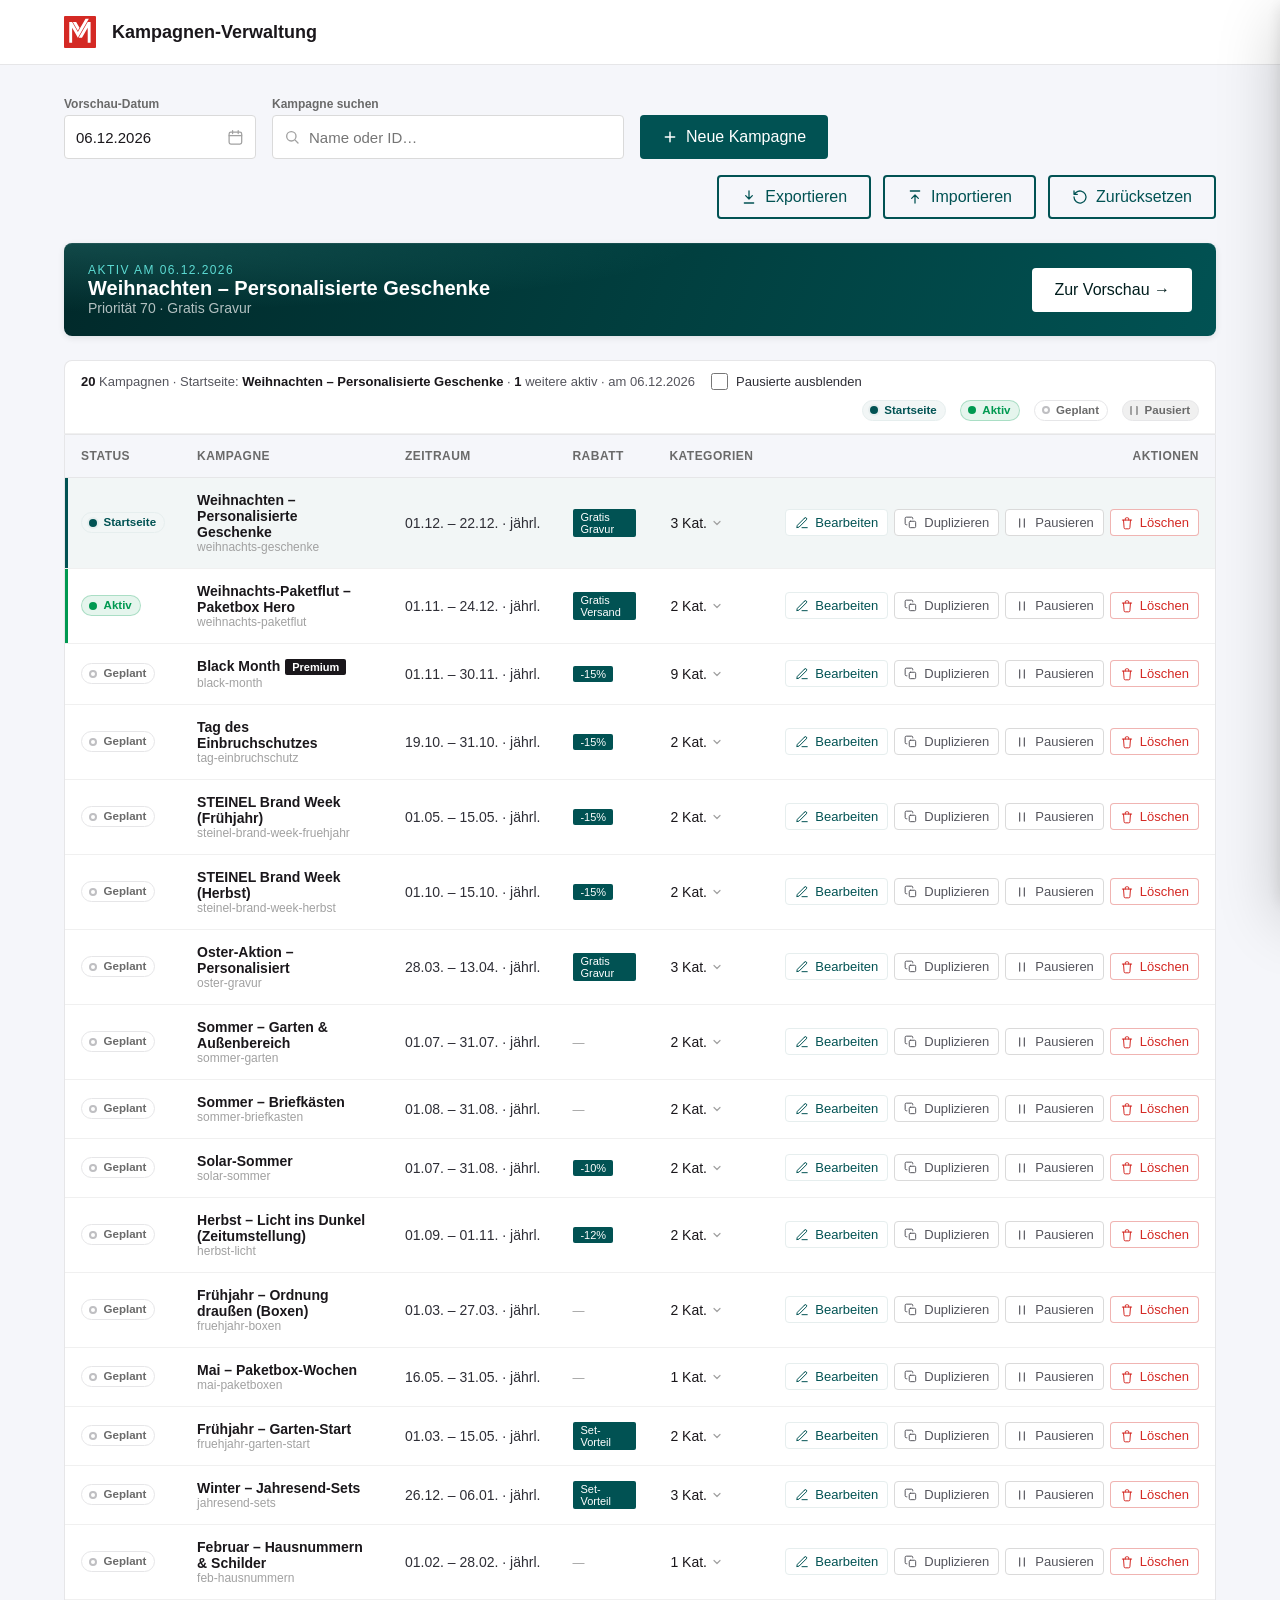
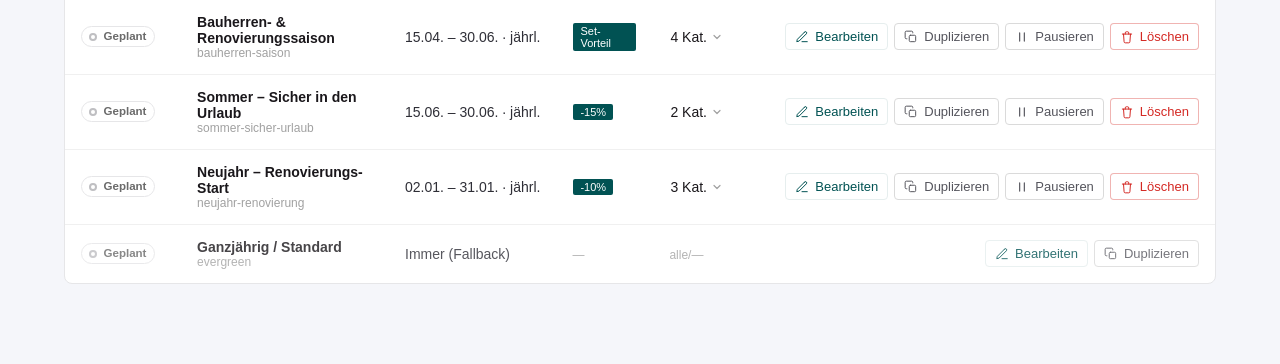
==== admin.html @ 16a31b8e "Date fields: stop iOS Safari overflow (appearance:none + showPicker) iOS Safari keeps a native date " ====
<!DOCTYPE html>
<html lang="de">
<head>
<style id="pf-ext-css">[data-pf-ext]{pointer-events:none !important;cursor:default !important;}</style>
  <meta name="robots" content="noindex, nofollow">
  <meta charset="UTF-8">
  <meta name="viewport" content="width=device-width, initial-scale=1.0">
  <title>Kampagnen-Verwaltung — Metzler</title>
  <link rel="stylesheet" href="assets/css/metzler-tokens.css">
  <link rel="stylesheet" href="assets/css/campaign.css?v=41">
  <style>
    /* ── Admin-specific back-office chrome (Metzler tokens throughout) ── */
    body { background: var(--color-paper); }
    .admin-header { background: var(--color-white); border-bottom: 0.0625rem solid var(--color-graphite-200); position: sticky; top: 0; z-index: 50; }
    .admin-header .container { display: flex; align-items: center; gap: 1rem; height: 4rem; }
    .admin-header__title { font-size: 1.125rem; font-weight: 700; color: var(--color-digital-black); }
    .admin-header__spacer { flex: 1; }
    .admin-main { padding: 2rem 0 5rem; }

    .toolbar { display: flex; flex-wrap: wrap; align-items: flex-end; gap: 1rem; margin-bottom: 1.5rem; }
    .toolbar__field { display: flex; flex-direction: column; gap: 0.25rem; }
    .toolbar__field label { font-size: 0.75rem; font-weight: 600; color: var(--color-graphite-600); }
    .toolbar__spacer { flex: 1; }
    .admin-input, .admin-select {
      height: 2.5rem; padding: 0 0.75rem; font-family: var(--font-family); font-size: 0.9375rem;
      color: var(--color-digital-black); background: var(--color-white);
      border: 0.0625rem solid var(--color-graphite-300); border-radius: var(--radius); outline: none;
    }
    .admin-input:focus, .admin-select:focus { border-color: var(--color-teal); }
    /* iOS Safari centres a date input's value by default — keep it left-aligned like every other field */
    .admin-input[type="date"] { text-align: left; }
    .admin-input[type="date"]::-webkit-date-and-time-value { text-align: left; }
    /* Design-system text field: no native search clear button */
    .admin-input[type="search"]::-webkit-search-cancel-button,
    .admin-input[type="search"]::-webkit-search-decoration { -webkit-appearance: none; appearance: none; }

    /* ── Premium custom select (msel) — replaces native <select> in the editor ── */
    .msel { position: relative; }
    .msel__trigger {
      display: flex; align-items: center; gap: 0.5rem; width: 100%;
      height: 2.5rem; padding: 0 0.625rem 0 0.75rem;
      font-family: var(--font-family); font-size: 0.9375rem; text-align: left;
      color: var(--color-digital-black); background: var(--color-white);
      border: 0.0625rem solid var(--color-graphite-300); border-radius: var(--radius);
      cursor: pointer; outline: none;
      transition: border-color 0.16s ease, box-shadow 0.16s ease, background 0.16s ease;
    }
    .msel__trigger:hover { border-color: var(--color-graphite-400); }
    .msel__trigger:focus-visible { border-color: var(--color-teal); box-shadow: 0 0 0 0.1875rem var(--color-teal-100); }
    .msel.is-open > .msel__trigger { border-color: var(--color-teal); box-shadow: 0 0 0 0.1875rem var(--color-teal-100); }
    .msel__value { flex: 1; min-width: 0; display: inline-flex; align-items: center; gap: 0.5rem; overflow: hidden; white-space: nowrap; text-overflow: ellipsis; }
    .msel__chev { flex: none; width: 1.125rem; height: 1.125rem; color: var(--color-graphite-500); fill: none; stroke: currentColor; stroke-width: 2; stroke-linecap: round; stroke-linejoin: round; transition: transform 0.22s cubic-bezier(0.16,1,0.3,1), color 0.16s ease; }
    .msel.is-open > .msel__trigger .msel__chev { transform: rotate(180deg); color: var(--color-teal); }
    .msel__trigger:hover .msel__chev { color: var(--color-teal); }

    /* Premium "Premium" pill inside trigger + options */
    .msel__premium {
      flex: none; font-size: 0.625rem; font-weight: 700; letter-spacing: 0.06em; text-transform: uppercase;
      padding: 0.0625rem 0.375rem; border-radius: var(--radius-pill); line-height: 1.5;
      color: #4A3A12; background: linear-gradient(135deg, #F4E4B0 0%, #E4CE8F 45%, #C8A24C 100%);
      box-shadow: inset 0 0 0 0.03125rem rgba(120,90,20,0.25);
    }

    /* Floating panel (positioned via JS, fixed) */
    .msel__panel {
      position: fixed; z-index: 400; min-width: 12rem;
      background: var(--color-white); border: 0.0625rem solid var(--color-graphite-200);
      border-radius: var(--radius-lg); box-shadow: var(--shadow-modal);
      padding: 0.375rem; max-height: 18rem; overflow-y: auto;
      visibility: hidden; opacity: 0; transform: translateY(-0.5rem) scale(0.97); transform-origin: top center;
      transition: opacity 0.2s cubic-bezier(0.16,1,0.3,1), transform 0.22s cubic-bezier(0.16,1,0.3,1), visibility 0s linear 0.22s;
    }
    .msel__panel.is-up { transform-origin: bottom center; transform: translateY(0.5rem) scale(0.97); }
    .msel__panel.is-open {
      visibility: visible; opacity: 1; transform: translateY(0) scale(1);
      transition: opacity 0.22s cubic-bezier(0.16,1,0.3,1), transform 0.28s cubic-bezier(0.16,1,0.3,1), visibility 0s;
    }
    .msel__opt {
      display: flex; align-items: center; gap: 0.625rem; padding: 0.5rem 0.625rem;
      border-radius: var(--radius); cursor: pointer; position: relative;
      opacity: 0; transform: translateY(0.25rem);
    }
    .msel__panel.is-open .msel__opt { opacity: 1; transform: none; transition: opacity 0.24s ease, transform 0.24s cubic-bezier(0.16,1,0.3,1); }
    /* Staggered entrance for a premium feel */
    .msel__panel.is-open .msel__opt:nth-child(1) { transition-delay: 0.02s; }
    .msel__panel.is-open .msel__opt:nth-child(2) { transition-delay: 0.06s; }
    .msel__panel.is-open .msel__opt:nth-child(3) { transition-delay: 0.10s; }
    .msel__panel.is-open .msel__opt:nth-child(4) { transition-delay: 0.14s; }
    .msel__panel.is-open .msel__opt:nth-child(5) { transition-delay: 0.18s; }
    .msel__panel.is-open .msel__opt:nth-child(6) { transition-delay: 0.22s; }
    .msel__opt:hover, .msel__opt.is-active { background: var(--color-teal-75); }
    .msel__opt.is-selected { background: var(--color-teal-50); }
    .msel__opt.is-selected.is-active, .msel__opt.is-selected:hover { background: var(--color-teal-75); }
    .msel__opt-body { flex: 1; min-width: 0; display: flex; flex-direction: column; gap: 0.125rem; }
    .msel__opt-label { display: inline-flex; align-items: center; gap: 0.5rem; font-size: 0.9375rem; color: var(--color-digital-black); }
    .msel__opt.is-selected .msel__opt-label { font-weight: 600; }
    .msel__opt-desc { font-size: 0.75rem; color: var(--color-graphite-600); line-height: 1.35; white-space: normal; }
    .msel__check { flex: none; width: 1.125rem; height: 1.125rem; color: var(--color-teal); fill: none; stroke: currentColor; stroke-width: 2.25; stroke-linecap: round; stroke-linejoin: round; opacity: 0; transform: scale(0.6); transition: opacity 0.16s ease, transform 0.22s cubic-bezier(0.16,1,0.3,1); }
    .msel__opt.is-selected .msel__check { opacity: 1; transform: scale(1); }
    /* Hairline divider between rows */
    .msel__opt:not(:last-child) { border-bottom: 0.0625rem solid var(--color-graphite-100); }
    .msel--rich .msel__opt { align-items: flex-start; }

    @media (prefers-reduced-motion: reduce) {
      .msel__panel, .msel__opt, .msel__chev, .msel__check { transition-duration: 0.01ms !important; transition-delay: 0s !important; }
    }

    /* Buttons — design-system secondary (teal outline); .btn base lives in campaign.css.
       Fixes the undefined .btn--ghost so <a> links and <button>s render identically. */
    .btn--ghost { box-sizing: border-box; background: transparent; color: var(--color-teal); border: 0.125rem solid var(--color-teal); }
    .btn--ghost:hover { background: var(--color-teal-100); }
    .btn--ghost:active { background: var(--color-teal); color: var(--color-white); }
    .btn--danger-outline { box-sizing: border-box; background: transparent; color: var(--color-red); border: 0.125rem solid var(--color-red); }
    .btn--danger-outline:hover { background: var(--color-red-50); }


    .winner {
      background:
        radial-gradient(120% 160% at 0% 0%, rgba(92,219,211,0.18) 0%, rgba(92,219,211,0) 46%),
        linear-gradient(112deg, #01292A 0%, #013F3F 52%, #015253 100%);
      color: var(--color-white);
      border-radius: var(--radius-lg); padding: 1.25rem 1.5rem; margin-bottom: 1.5rem;
      display: flex; align-items: center; gap: 1rem; flex-wrap: wrap;
      box-shadow: inset 0 0.0625rem 0 rgba(255,255,255,0.07), 0 0.125rem 0.375rem rgba(1,41,42,0.10);
    }
    .winner__label { font-size: 0.75rem; letter-spacing: 0.12em; text-transform: uppercase; color: var(--color-mint); }
    .winner__name { font-size: 1.25rem; font-weight: 700; }
    .winner__meta { font-size: 0.875rem; color: rgba(255,255,255,0.7); }
    .winner__spacer { flex: 1; }

    .tbl-wrap { background: var(--color-white); border: 0.0625rem solid var(--color-graphite-200); border-radius: 0 0 var(--radius-lg) var(--radius-lg); overflow-x: auto; overflow-y: visible; -webkit-overflow-scrolling: touch; }
    table.tbl { width: 100%; min-width: 46rem; border-collapse: collapse; font-size: 0.875rem; }
    .tbl thead th { text-align: left; font-size: 0.75rem; letter-spacing: 0.04em; text-transform: uppercase; color: var(--color-graphite-600); font-weight: 700; padding: 0.875rem 1rem; border-bottom: 0.0625rem solid var(--color-graphite-200); background: var(--color-paper); }
    .tbl tbody td { padding: 0.875rem 1rem; border-bottom: 0.0625rem solid var(--color-graphite-100); vertical-align: middle; }
    .tbl .col-when { white-space: nowrap; }
    .tbl tbody tr:last-child td { border-bottom: none; }
    .tbl tbody tr:hover { background: var(--color-paper); }
    .tbl tbody tr.is-fallback { opacity: 0.8; }
    .tbl tbody tr.is-paused .row-name { color: var(--color-graphite-500); }
    .tbl tbody tr.is-paused td:not(:last-child) { opacity: 0.65; }
    .chip--paused { background: var(--color-graphite-200); color: var(--color-graphite-700); }
    .status-dot.is-paused { background: transparent; border: 0.125rem solid var(--color-graphite-400); box-shadow: none; box-sizing: border-box; }
    .row-name { font-weight: 700; color: var(--color-digital-black); }
    .row-id { font-size: 0.75rem; color: var(--color-graphite-500); }
    /* ── Status badge (STATUS column + legend): colour + shape + word, never colour alone ── */
    .status-badge { display: inline-flex; align-items: center; gap: 0.4rem; padding: 0.22rem 0.5rem 0.22rem 0.45rem; border-radius: var(--radius-pill); font-size: 0.72rem; font-weight: 600; line-height: 1; border: 0.0625rem solid transparent; white-space: nowrap; }
    .status-badge .sd { width: 0.5rem; height: 0.5rem; border-radius: 50%; flex: none; box-sizing: border-box; }
    /* Führt die Startseite — brand teal, filled dot + pulsing halo (the one on air) */
    .status-badge.is-winner { background: var(--color-teal-50); border-color: var(--color-teal-100); color: var(--color-teal); }
    .status-badge.is-winner .sd { background: var(--color-teal); box-shadow: 0 0 0 0.125rem var(--color-teal-100); animation: mz-pulse 2.4s ease-in-out infinite; }
    /* Aktiv — green, plain filled dot (running, not leading) */
    .status-badge.is-active { background: rgba(0,153,81,0.10); border-color: rgba(0,153,81,0.26); color: var(--color-green); }
    .status-badge.is-active .sd { background: var(--color-green); }
    /* Geplant — neutral, hollow ring (not started yet) */
    .status-badge.is-planned { background: var(--color-white); border-color: var(--color-graphite-200); color: var(--color-graphite-600); }
    .status-badge.is-planned .sd { background: transparent; border: 0.125rem solid var(--color-graphite-400); }
    /* Pausiert — muted, pause-bars glyph (switched off) */
    .status-badge.is-paused { background: var(--color-graphite-100); border-color: var(--color-graphite-200); color: var(--color-graphite-600); }
    .status-badge.is-paused .sd { width: 0.5rem; height: 0.5625rem; border-radius: 0.0625rem; background: transparent; border-left: 0.15625rem solid var(--color-graphite-500); border-right: 0.15625rem solid var(--color-graphite-500); }
    @keyframes mz-pulse { 0%, 100% { box-shadow: 0 0 0 0.125rem var(--color-teal-100); } 50% { box-shadow: 0 0 0 0.3125rem rgba(1,82,83,0.05); } }
    @media (prefers-reduced-motion: reduce) { .status-badge.is-winner .sd { animation: none; } }
    .chip { display: inline-block; font-size: 0.6875rem; padding: 0.125rem 0.4375rem; border-radius: var(--radius-sm); background: var(--color-graphite-100); color: var(--color-graphite-700); margin: 0.0625rem; }
    .chip--tmpl { background: var(--color-digital-black); color: #fff; }
    .chip--disc { background: var(--color-teal); color: #fff; }
    .row-actions { display: flex; gap: 0.375rem; justify-content: flex-end; }
    .icon-action { display: inline-flex; align-items: center; gap: 0.375rem; border: 0.0625rem solid var(--color-graphite-300); background: var(--color-white); border-radius: var(--radius); padding: 0.3125rem 0.5625rem; font-size: 0.8125rem; cursor: pointer; color: var(--color-graphite-700); font-family: var(--font-family); white-space: nowrap; }
    .icon-action svg { width: 0.875rem; height: 0.875rem; flex: none; }
    .icon-action:hover { border-color: var(--color-teal); color: var(--color-teal); }
    /* Semantic colour coding — recognise the action by hue, not just by reading */
    .icon-action--edit { color: var(--color-teal); border-color: var(--color-teal-100); }
    .icon-action--edit:hover { background: var(--color-teal-50); border-color: var(--color-teal); color: var(--color-teal); }
    .icon-action--resume { color: var(--color-green); border-color: rgba(0,153,81,0.4); }
    .icon-action--resume:hover { background: rgba(0,153,81,0.08); border-color: var(--color-green); color: var(--color-green); }
    .icon-action--danger { color: var(--color-red); border-color: rgba(212,41,36,0.35); }
    .icon-action--danger:hover { background: var(--color-red-50); border-color: var(--color-red); color: var(--color-red); }

    /* Categories: count opens a dropdown naming the target categories */
    .cat-trigger { display: inline-flex; align-items: center; gap: 0.25rem; border: 0.0625rem solid transparent; background: none; padding: 0.1875rem 0.375rem; margin: -0.1875rem -0.375rem; border-radius: var(--radius); font-family: var(--font-family); font-size: 0.875rem; color: var(--color-digital-black); cursor: pointer; }
    .cat-trigger:hover { color: var(--color-teal); border-color: var(--color-graphite-200); background: var(--color-white); }
    .cat-trigger svg { width: 0.75rem; height: 0.75rem; color: var(--color-graphite-500); transition: transform 0.15s ease; }
    .cat-trigger:hover svg { color: var(--color-teal); }
    .cat-trigger[aria-expanded="true"] { color: var(--color-teal); border-color: var(--color-graphite-200); background: var(--color-white); }
    .cat-trigger[aria-expanded="true"] svg { transform: rotate(180deg); color: var(--color-teal); }
    .cat-pop { position: fixed; z-index: 400; min-width: 12rem; max-width: 20rem; max-height: 16rem; overflow-y: auto; background: var(--color-white); border: 0.0625rem solid var(--color-graphite-200); border-radius: var(--radius-lg); box-shadow: var(--shadow-modal); padding: 0.375rem; }
    .cat-pop__title { font-size: 0.625rem; font-weight: 700; letter-spacing: 0.12em; text-transform: uppercase; color: var(--color-graphite-500); padding: 0.25rem 0.625rem 0.5rem; }
    .cat-pop__item { display: flex; align-items: center; gap: 0.5rem; padding: 0.5rem 0.625rem; font-size: 0.8125rem; color: var(--color-graphite-800); border-radius: var(--radius); }
    .cat-pop__item:not(:last-child) { border-bottom: 0.0625rem solid var(--color-graphite-100); }
    .cat-pop__item::before { content: ''; width: 0.375rem; height: 0.375rem; border-radius: 50%; background: var(--color-teal); flex: none; }

    /* ── Editor drawer ── */
    .drawer-backdrop { position: fixed; inset: 0; background: rgba(0,0,0,0.4); z-index: 200; display: none; }
    /* Lock the page behind the drawer so only the drawer scrolls. */
    body.is-drawer-open { overflow: hidden; }
    .drawer-backdrop.is-open { display: block; }
    .drawer { position: fixed; top: 0; right: 0; bottom: 0; width: min(40rem, 100%); background: var(--color-white); box-shadow: var(--shadow-modal); z-index: 210; transform: translateX(100%); transition: transform 0.25s ease; display: flex; flex-direction: column; }
    .drawer.is-open { transform: translateX(0); }
    .drawer__head { display: flex; align-items: center; gap: 1rem; padding: 1.25rem 1.5rem; border-bottom: 0.0625rem solid var(--color-graphite-200); }
    .drawer__head h2 { font-size: 1.125rem; margin: 0; }
    .drawer__close { margin-left: auto; background: none; border: none; font-size: 1.5rem; line-height: 1; cursor: pointer; color: var(--color-graphite-500); }
    .drawer__body { overflow-y: auto; padding: 1.5rem; flex: 1; }
    .drawer__foot { display: flex; gap: 0.75rem; padding: 1rem 1.5rem; border-top: 0.0625rem solid var(--color-graphite-200); }
    .drawer__foot .btn { flex: 0 0 auto; }
    .drawer__foot .spacer { flex: 1; }

    /* ── WCAG contrast gate panel ── */
    .contrast-report { margin-top: 0.5rem; display: flex; flex-direction: column; gap: 0.25rem; }
    .cr-row { display: flex; align-items: center; gap: 0.5rem; font-size: 0.8125rem; padding: 0.3rem 0.5rem; background: var(--color-paper); border-radius: var(--radius-sm); }
    .cr-label { flex: 1; color: var(--color-graphite-700); }
    .cr-ratio { font-variant-numeric: tabular-nums; color: var(--color-graphite-600); }
    .cr-badge { flex: none; font-size: 0.6875rem; font-weight: 700; padding: 0.1rem 0.4rem; border-radius: var(--radius-sm); letter-spacing: 0.02em; }
    .cr-badge--pass { background: rgba(0,153,81,0.14); color: var(--color-green); }
    .cr-badge--warn { background: rgba(180,130,20,0.16); color: #8A5A00; }
    .cr-badge--fail { background: var(--color-red-50); color: var(--color-red); }
    .cr-warn { margin-top: 0.25rem; font-size: 0.8125rem; font-weight: 600; color: var(--color-red); background: var(--color-red-50); border-radius: var(--radius-sm); padding: 0.4rem 0.5rem; }

    .form-row { margin-bottom: 1.125rem; }
    .form-row > label { display: block; font-size: 0.8125rem; font-weight: 600; color: var(--color-graphite-800); margin-bottom: 0.375rem; }
    .form-row .hint { font-size: 0.75rem; color: var(--color-graphite-600); margin-top: 0.25rem; }
    .form-grid-2 { display: grid; grid-template-columns: 1fr 1fr; gap: 1rem; }
    .form-control-full { width: 100%; }
    textarea.admin-input { height: auto; padding: 0.5rem 0.75rem; line-height: 1.5; resize: vertical; }
    .cats-grid { display: grid; grid-template-columns: 1fr 1fr; gap: 0.375rem 1rem; }
    .cat-check { display: flex; align-items: center; gap: 0.5rem; font-size: 0.875rem; color: var(--color-graphite-800); }
    .check-inline { display: flex; align-items: center; gap: 0.5rem; font-size: 0.875rem; }
    /* Checkboxes in the primary color, consistent with the toolbar filter */
    .cat-check input[type="checkbox"], .check-inline input[type="checkbox"] { width: 1.0625rem; height: 1.0625rem; accent-color: var(--color-teal); cursor: pointer; }
    /* Conditional fields: faded + non-interactive when not applicable */
    .check-inline.is-suspended { opacity: 0.4; transition: opacity 0.2s ease; }
    .form-row.is-na { opacity: 0.5; transition: opacity 0.2s ease; }
    .admin-input:disabled { cursor: not-allowed; background: var(--color-graphite-100); }
    .msel__trigger:disabled { cursor: not-allowed; pointer-events: none; background: var(--color-graphite-100); }
    /* Field-level validation error */
    .admin-input.is-invalid { border-color: var(--color-red); }
    .admin-input.is-invalid:focus { border-color: var(--color-red); box-shadow: 0 0 0 0.1875rem rgba(212,41,36,0.15); }
    .field-error { color: var(--color-red); font-size: 0.75rem; margin-top: 0.25rem; }
    .switch-row { display: flex; align-items: center; justify-content: space-between; gap: 1rem; margin-top: 0.75rem; padding-top: 0.75rem; border-top: 0.0625rem solid var(--color-graphite-100); }
    .switch-row__text { display: flex; flex-direction: column; gap: 0.125rem; min-width: 0; }
    .switch-row__label { font-size: 0.875rem; font-weight: 500; color: var(--color-digital-black); }
    .switch-row__hint { font-size: 0.75rem; color: var(--color-graphite-600); line-height: 1.35; }
    .switch { position: relative; display: inline-flex; flex: none; width: 2.5rem; height: 1.375rem; cursor: pointer; }
    .switch input { position: absolute; inset: 0; width: 100%; height: 100%; margin: 0; opacity: 0; cursor: pointer; }
    .switch__track { position: absolute; inset: 0; background: var(--color-graphite-300); border-radius: var(--radius-pill); transition: background 0.18s ease; }
    .switch__thumb { position: absolute; top: 0.1875rem; left: 0.1875rem; width: 1rem; height: 1rem; background: #fff; border-radius: 50%; box-shadow: 0 0.0625rem 0.125rem rgba(0,0,0,0.25); transition: transform 0.2s cubic-bezier(0.16,1,0.3,1); }
    .switch input:checked ~ .switch__track { background: var(--color-teal); }
    .switch input:checked ~ .switch__thumb { transform: translateX(1.125rem); }
    .switch input:focus-visible ~ .switch__track { box-shadow: 0 0 0 0.1875rem var(--color-teal-100); }
    @media (prefers-reduced-motion: reduce) { .switch__thumb, .switch__track, .check-inline.is-suspended { transition: none; } }
    .form-error { color: var(--color-red); font-size: 0.8125rem; margin-top: 0.75rem; }
    .overlap-note { background: var(--color-teal-50); border-radius: var(--radius); padding: 0.625rem 0.75rem; font-size: 0.8125rem; color: var(--color-teal-700); margin-top: 0.5rem; }
    .field-group { border: 0.0625rem solid var(--color-graphite-200); border-radius: var(--radius-lg); padding: 1rem 1.125rem; margin-bottom: 1.125rem; }
    .field-group__title { font-size: 0.75rem; font-weight: 700; letter-spacing: 0.08em; text-transform: uppercase; color: var(--color-graphite-600); margin-bottom: 0.875rem; }
    .field-group__title.cats-head { display: flex; align-items: center; justify-content: space-between; gap: 0.5rem; }
    .cats-all { display: inline-flex; align-items: center; gap: 0.4rem; color: var(--color-teal); font-size: 0.75rem; font-weight: 700; letter-spacing: 0.02em; text-transform: none; cursor: pointer; }
    .cats-all input[type="checkbox"] { width: 1rem; height: 1rem; margin: 0; accent-color: var(--color-teal); cursor: pointer; }
    /* Hero-image upload — shaped dropzones (click / drag & drop) */
    .img2-grid { display: grid; grid-template-columns: 1fr 1fr; gap: 1rem; align-items: start; }
    .img2-field__head { font-size: 0.75rem; font-weight: 700; letter-spacing: 0.02em; color: var(--color-graphite-600); margin-bottom: 0.4375rem; }
    .img2-drop { position: relative; aspect-ratio: 16 / 10; border: 0.125rem dashed var(--color-graphite-300); border-radius: 0.625rem; background-color: var(--color-graphite-100); background-position: center; background-size: cover; background-repeat: no-repeat; cursor: pointer; overflow: hidden; display: grid; place-items: center; transition: border-color 0.15s ease, background-color 0.15s ease; }
    .img2-drop:hover { border-color: var(--color-teal); }
    .img2-drop:focus-visible { outline: 0.125rem solid var(--color-teal); outline-offset: 0.125rem; }
    .img2-drop.is-drag { border-color: var(--color-teal); background-color: var(--color-teal-50); }
    .img2-drop.has-img { border-style: solid; border-color: var(--color-graphite-200); }
    .img2-drop__empty { display: flex; flex-direction: column; align-items: center; gap: 0.0625rem; color: var(--color-graphite-400); text-align: center; padding: 0.75rem; pointer-events: none; }
    .img2-drop__empty svg { width: 1.5rem; height: 1.5rem; margin-bottom: 0.25rem; }
    .img2-drop__t { font-size: 0.8125rem; font-weight: 600; color: var(--color-graphite-600); }
    .img2-drop__s { font-size: 0.6875rem; }
    .img2-drop.has-img .img2-drop__empty { display: none; }
    .img2-drop__overlay { position: absolute; inset: 0; display: flex; align-items: center; justify-content: center; gap: 0.5rem; background: rgba(20,21,26,0.5); opacity: 0; transition: opacity 0.15s ease; }
    .img2-drop:not(.has-img) .img2-drop__overlay { display: none; }
    .img2-drop.has-img:hover .img2-drop__overlay, .img2-drop.has-img:focus-within .img2-drop__overlay { opacity: 1; }
    .img2-drop__act { font-size: 0.75rem; font-weight: 600; padding: 0.35rem 0.65rem; border-radius: var(--radius); background: #fff; color: var(--color-digital-black); cursor: pointer; }
    .img2-drop__act--rm { background: transparent; color: #fff; box-shadow: inset 0 0 0 0.0625rem rgba(255,255,255,0.65); }
    .img2-field__foot { display: flex; align-items: center; gap: 0.5rem; margin-top: 0.5rem; }
    .img2-field__chip { font-size: 0.6875rem; font-weight: 600; color: var(--color-teal); background: var(--color-teal-50); border-radius: 999px; padding: 0.2rem 0.55rem; white-space: nowrap; flex: none; }
    .img2-field__path { flex: 1; min-width: 0; font-size: 0.75rem; padding: 0.375rem 0.5rem; border: 0.0625rem solid var(--color-graphite-200); border-radius: var(--radius); color: var(--color-graphite-700); background: var(--color-white); }
    .img2-field__hint { margin-top: 0.375rem; min-height: 2.4em; }
    @media (max-width: 32rem) { .img2-grid { grid-template-columns: 1fr; } }

    .toast { position: fixed; bottom: 1.5rem; left: 50%; transform: translateX(-50%) translateY(2rem); background: var(--color-digital-black); color: #fff; padding: 0.75rem 1.25rem; border-radius: var(--radius); font-size: 0.875rem; opacity: 0; transition: all 0.25s ease; z-index: 300; pointer-events: none; }
    .toast.is-show { opacity: 1; transform: translateX(-50%) translateY(0); }
    /* ── Winner / active row link between banner and table ── */
    .tbl tbody tr.is-winner-row { background: var(--color-teal-50); box-shadow: inset 0.1875rem 0 0 var(--color-teal); }
    .tbl tbody tr.is-winner-row:hover { background: var(--color-teal-50); }
    .tbl tbody tr.is-active-row td:first-child { box-shadow: inset 0.1875rem 0 0 var(--color-green); }

    /* ── Status legend under the toolbar ── */
    .tbl-meta { display: flex; align-items: center; flex-wrap: wrap; gap: 0.625rem 1rem; margin: 0; padding: 0.75rem 1rem; background: var(--color-white); border: 0.0625rem solid var(--color-graphite-200); border-bottom: 0.0625rem solid var(--color-graphite-100); border-radius: var(--radius-lg) var(--radius-lg) 0 0; }
    .tbl-count { margin: 0; font-size: 0.8125rem; color: var(--color-graphite-700); }
    .tbl-count b { color: var(--color-digital-black); font-weight: 700; }
    .filter-toggle { display: inline-flex; align-items: center; gap: 0.5rem; font-size: 0.8125rem; color: var(--color-graphite-800); cursor: pointer; }
    .filter-toggle input { width: 1.0625rem; height: 1.0625rem; accent-color: var(--color-teal); cursor: pointer; }
    .legend { list-style: none; margin: 0 0 0 auto; padding: 0; display: flex; align-items: center; gap: 0.875rem; flex-wrap: wrap; }
    .legend__item { display: inline-flex; align-items: center; gap: 0.4rem; font-size: 0.72rem; color: var(--color-graphite-600); white-space: nowrap; }

    /* ── Toolbar search ── */
    .toolbar__field--date { flex: 0 0 12rem; }   /* fixed width on desktop; the mobile rule below stretches it full-width */
    .toolbar__actions { margin-left: auto; display: flex; gap: 0.75rem; flex-wrap: wrap; }
    .toolbar__field--grow { flex: 0 1 22rem; min-width: 12rem; }
    .toolbar__search { position: relative; width: 100%; }
    .toolbar__search input { width: 100%; padding-left: 2.25rem; }
    .toolbar__search svg { position: absolute; left: 0.75rem; top: 50%; transform: translateY(-50%); width: 1rem; height: 1rem; color: var(--color-graphite-500); pointer-events: none; }
    .toolbar .admin-input { height: 2.75rem; }
    .toolbar .btn { display: inline-flex; align-items: center; justify-content: center; gap: 0.5rem; height: 2.75rem; }
    .toolbar .btn svg { width: 1rem; height: 1rem; flex: none; }

    /* ── Focus-visible (a11y) ── */
    .btn:focus-visible, .icon-action:focus-visible,
    .drawer__close:focus-visible { outline: 0.1875rem solid var(--color-teal); outline-offset: 0.125rem; }
    .tbl tbody tr:focus-within { background: var(--color-paper); }

    .tbl-empty { padding: 2.5rem 1rem; text-align: center; color: var(--color-graphite-500); font-size: 0.9375rem; }

    /* ── Table → stacked cards on tablet/phone (no horizontal scroll; every
       action stays reachable). Each row becomes a card: name as the title, the
       status badge beneath it, the data points as label/value rows, and the
       actions as a full-width button row. ── */
    @media (max-width: 52rem) {
      .tbl-wrap { overflow: visible; background: transparent; border: none; border-radius: 0; }
      table.tbl { min-width: 0; }
      .tbl thead { position: absolute; width: 0.0625rem; height: 0.0625rem; padding: 0; margin: -0.0625rem; overflow: hidden; clip: rect(0 0 0 0); white-space: nowrap; border: 0; }
      .tbl, .tbl tbody, .tbl tr, .tbl td { display: block; width: 100%; }
      .tbl tbody tr {
        background: var(--color-white);
        border: 0.0625rem solid var(--color-graphite-200);
        border-radius: var(--radius-lg);
        padding: 1rem 1.125rem 0.75rem;
        margin-bottom: 0.75rem;
        box-shadow: 0 0.0625rem 0.1875rem rgba(20,21,26,0.05);
      }
      .tbl tbody tr:hover { background: var(--color-white); }
      .tbl tbody td { border-bottom: none; padding: 0.34375rem 0; display: flex; align-items: center; justify-content: space-between; gap: 1rem; }
      .tbl tbody td::before {
        content: attr(data-label); flex: none;
        font-size: 0.6875rem; font-weight: 700; letter-spacing: 0.05em; text-transform: uppercase; color: var(--color-graphite-500);
      }
      /* Name = card title (first, no label) */
      .tbl td.cell-name { order: -2; display: block; padding: 0 0 0.5rem; }
      .tbl td.cell-name::before { display: none; }
      .tbl td.cell-name .row-name { font-size: 1rem; }
      /* Status badge directly under the title, on its own line */
      .tbl td.cell-status { order: -1; justify-content: flex-start; padding-bottom: 0.75rem; margin-bottom: 0.25rem; border-bottom: 0.0625rem solid var(--color-graphite-100); }
      .tbl td.cell-status::before { display: none; }
      .tbl td.cell-kat .cat-trigger { margin: 0; }
      /* Actions = full-width button row */
      .tbl td.cell-actions { order: 10; padding-top: 0.75rem; margin-top: 0.375rem; border-top: 0.0625rem solid var(--color-graphite-100); }
      .tbl td.cell-actions::before { display: none; }
      .row-actions { justify-content: stretch; flex-wrap: wrap; gap: 0.5rem; width: 100%; }
      .row-actions .icon-action { flex: 1 1 7rem; justify-content: center; padding-block: 0.5rem; }
      /* Winner/active accent as a left bar on the whole card */
      .tbl tbody tr.is-winner-row { box-shadow: inset 0.1875rem 0 0 var(--color-teal); border-color: var(--color-teal-100); }
      .tbl tbody tr.is-active-row { box-shadow: inset 0.1875rem 0 0 var(--color-green); }
      .tbl tbody tr.is-active-row td:first-child { box-shadow: none; }
    }

    @media (max-width: 48rem) {
      .toolbar { gap: 0.75rem; }
      .toolbar__field, .toolbar__search { flex: 1 1 100%; }
      .toolbar #btn-new { flex: 1 1 100%; }
      .toolbar__actions { margin-left: 0; flex: 1 1 100%; }
      .toolbar__actions .btn { flex: 1 1 auto; }
    }
    @media (max-width: 40rem) {
      .form-grid-2, .cats-grid { grid-template-columns: 1fr; }
      /* Header wraps to two rows so it never overflows a phone width */
      .admin-header .container { flex-wrap: wrap; height: auto; padding-block: 0.5rem; gap: 0.5rem 0.75rem; }
      .admin-header__spacer { flex-basis: 100%; height: 0; }
      .admin-header__title { font-size: 1rem; }
      /* Status legend: drop it onto its own full-width row, left-aligned, with a
         hairline divider so it reads as a tidy key for the card badges instead of
         an orphaned wrap next to the count. */
      .tbl-meta { gap: 0.5rem 0.75rem; }
      .legend { margin: 0.125rem 0 0; width: 100%; gap: 0.5rem 0.75rem; padding-top: 0.625rem; border-top: 0.0625rem solid var(--color-graphite-100); }
      .legend__item { font-size: 0.6875rem; }
    }
  </style>
</head>
<body>
  <header class="admin-header">
    <div class="container">
      <a class="header-logo" href="index.html" aria-label="Metzler">
        <svg class="header-logo__mark" viewBox="0 0 184.3 184.3" aria-hidden="true"><rect width="184.3" height="184.3" rx="5.75" fill="#D42924"/><path fill="#fff" d="M70.19,34.81l19.04,32.98-9.58,16.57-28.59-49.55h19.13ZM70.28,108.58h0l-23.45-40.64v85.89h-16.57V34.81h16.57l33.02,57.21L123.92,15.65h19.13l-63.22,109.52-9.58-16.57.02-.02ZM153.14,153.83h-16.57v-85.87l-33,57.14h-19.13l52.11-90.28h16.57v119.02l.02-.02Z"/></svg>
      </a>
      <span class="admin-header__title">Kampagnen-Verwaltung</span>
      <span class="admin-header__spacer"></span>
    </div>
  </header>

  <main class="admin-main">
    <div class="container">

      <div class="toolbar">
        <div class="toolbar__field toolbar__field--date">
          <label for="preview-date">Vorschau-Datum</label>
          <input type="date" id="preview-date" class="admin-input">
        </div>
        <div class="toolbar__field toolbar__field--grow">
          <label for="search">Kampagne suchen</label>
          <div class="toolbar__search">
            <svg viewBox="0 0 24 24" fill="none" stroke="currentColor" stroke-width="2" stroke-linecap="round" stroke-linejoin="round" aria-hidden="true"><circle cx="11" cy="11" r="7"/><path d="M21 21l-4.3-4.3"/></svg>
            <input type="search" id="search" class="admin-input" placeholder="Name oder ID…">
          </div>
        </div>
        <button class="btn btn--primary" id="btn-new">
          <svg viewBox="0 0 24 24" fill="none" stroke="currentColor" stroke-width="2.2" stroke-linecap="round" stroke-linejoin="round" aria-hidden="true"><path d="M12 5v14M5 12h14"/></svg>
          Neue Kampagne
        </button>
        <div class="toolbar__actions">
          <button class="btn btn--ghost" id="btn-export" title="Als JSON-Datei exportieren">
            <svg viewBox="0 0 24 24" fill="none" stroke="currentColor" stroke-width="1.9" stroke-linecap="round" stroke-linejoin="round" aria-hidden="true"><path d="M12 3v12M7 10l5 5 5-5M5 21h14"/></svg>
            Exportieren
          </button>
          <button class="btn btn--ghost" id="btn-import" title="Aus JSON-Datei importieren">
            <svg viewBox="0 0 24 24" fill="none" stroke="currentColor" stroke-width="1.9" stroke-linecap="round" stroke-linejoin="round" aria-hidden="true"><path d="M12 21V9M7 14l5-5 5 5M5 3h14"/></svg>
            Importieren
          </button>
          <input type="file" id="file-import" accept="application/json,.json" hidden>
          <button class="btn btn--ghost" id="btn-reset" title="Alle lokalen Änderungen verwerfen und auf den Standard zurücksetzen">
            <svg viewBox="0 0 24 24" fill="none" stroke="currentColor" stroke-width="1.9" stroke-linecap="round" stroke-linejoin="round" aria-hidden="true"><path d="M3 12a9 9 0 1 0 3-6.7L3 8m0-5v5h5"/></svg>
            Zurücksetzen
          </button>
        </div>
      </div>

      <div class="winner" id="winner"></div>

      <div class="tbl-meta">
        <p class="tbl-count" id="tbl-count" role="status" aria-live="polite"></p>
        <label class="filter-toggle">
          <input type="checkbox" id="filter-hidepaused">
          <span>Pausierte ausblenden</span>
        </label>
        <ul class="legend" aria-label="Legende: Bedeutung der Status">
          <li class="legend__item"><span class="status-badge is-winner"><span class="sd" aria-hidden="true"></span>Startseite</span></li>
          <li class="legend__item"><span class="status-badge is-active"><span class="sd" aria-hidden="true"></span>Aktiv</span></li>
          <li class="legend__item"><span class="status-badge is-planned"><span class="sd" aria-hidden="true"></span>Geplant</span></li>
          <li class="legend__item"><span class="status-badge is-paused"><span class="sd" aria-hidden="true"></span>Pausiert</span></li>
        </ul>
      </div>

      <div class="tbl-wrap">
        <table class="tbl">
          <thead>
            <tr>
              <th style="width:3rem;">Status</th>
              <th>Kampagne</th>
              <th class="col-opt col-when">Zeitraum</th>
              <th class="col-opt">Rabatt</th>
              <th class="col-opt">Kategorien</th>
              <th style="width:12rem; text-align:right;">Aktionen</th>
            </tr>
          </thead>
          <tbody id="tbl-body"></tbody>
        </table>
      </div>

    </div>
  </main>

  <!-- Editor drawer -->
  <div class="drawer-backdrop" id="drawer-backdrop"></div>
  <aside class="drawer" id="drawer" role="dialog" aria-modal="true" aria-label="Kampagne bearbeiten">
    <div class="drawer__head">
      <h2 id="drawer-title">Kampagne bearbeiten</h2>
      <button class="drawer__close" id="drawer-close" aria-label="Schließen">×</button>
    </div>
    <div class="drawer__body" id="drawer-body"></div>
    <div class="drawer__foot">
      <button class="btn btn--primary" id="btn-save">Speichern</button>
      <button class="btn btn--ghost" id="btn-cancel">Abbrechen</button>
      <span class="spacer"></span>
      <button class="btn btn--danger-outline" id="btn-delete-inline">Löschen</button>
    </div>
  </aside>

  <div class="cat-pop" id="cat-pop" role="menu" aria-label="Zielkategorien" hidden></div>

  <div class="toast" id="toast"></div>

  <script src="assets/js/campaign-engine.js?v=4"></script>
  <script src="assets/js/campaign-store.js?v=4"></script>
  <script src="assets/js/admin.js?v=49"></script>
<style id="pf-lockdown-css">
footer a,[class*="topbar"] a,[class*="top-bar"] a,[class*="trustbar"] a,[class*="claims"] a{pointer-events:none !important;cursor:default !important;}
</style>
<script id="pf-lockdown-js">
(function(){function blk(a){if(!a)return false;var h=a.getAttribute('href')||'';if(/^(https?:|tel:|mailto:)/i.test(h))return true;return !!(a.closest&&a.closest('footer,[class*="topbar"],[class*="top-bar"],[class*="trustbar"],[class*="claims"]'));}
['click','auxclick'].forEach(function(ev){document.addEventListener(ev,function(e){var t=e.target;var a=t&&t.closest?t.closest('a'):null;if(a&&blk(a)){e.preventDefault();e.stopPropagation();}},true);});})();
</script>
<script id="pf-ext-js">(function(){var EXT=/^(https?:|tel:|mailto:)/i,OWN=/^https?:\/\/sabavafa\.github\.io/i;function bad(t){if(!t||!t.closest)return null;var el=t.closest('[data-pf-ext],[data-href][role=link]');if(el)return el;var a=t.closest('a');if(a){var h=a.getAttribute('href')||'';if(EXT.test(h)&&!OWN.test(h))return a;}return null;}['click','auxclick','keydown'].forEach(function(ev){document.addEventListener(ev,function(e){var el=bad(e.target);if(!el)return;if(ev!=='keydown'||e.key==='Enter'||e.key===' '){e.preventDefault();e.stopImmediatePropagation();}},true);});})();</script>
</body>
</html>
---- assets/css/metzler-tokens.css ----
/**
 * Metzler Design System — Design Tokens
 * Version: 1.3
 * Font: Helvetica Neue (system stack — no custom @font-face required)
 * Base: 16px = 1rem
 *
 * Usage in any project:
 *   <link rel="stylesheet" href="metzler-tokens.css">
 *   then use: color: var(--color-teal);
 */

:root {

  /* ─────────────────────────────────────────
     TYPOGRAPHY
  ───────────────────────────────────────── */

  /*
   * Font rule — same weights, sizes, and line-heights on all systems:
   * macOS / Ubuntu  → "Helvetica Neue", Helvetica, Arial, sans-serif
   * Windows         → Arial, "Helvetica Neue", Helvetica, sans-serif  (Arial first = default)
   *
   * Use the stack below as-is; the browser resolves to the correct typeface automatically.
   */
  --font-family:         "Helvetica Neue", Helvetica, Arial, sans-serif; /* macOS / Ubuntu */
  --font-family-windows: Arial, "Helvetica Neue", Helvetica, sans-serif; /* Windows */

  /* Font weights — the three body weights */
  --font-regular: 400;   /* body copy */
  --font-bold:    600;   /* emphasis */
  --font-strong:  800;   /* strong emphasis */

  /* Display — fluid / responsive */
  --display-1-size:   clamp(3rem, 9vw, 5rem);   /* max 80px */
  --display-1-weight: 700;
  --display-1-lh:     0.85;

  --display-2-size:   clamp(3rem, 7vw, 3.5rem);   /* max 56px */
  --display-2-weight: 700;
  --display-2-lh:     0.92;

  --display-3-size:   3rem;       /* 48px — matches rendered .display-3 */
  --display-3-weight: 700;
  --display-3-lh:     1.0;

  --display-4-size:   2.875rem;   /* 46px */
  --display-4-weight: 700;
  --display-4-lh:     1.1;

  /* Headings */
  --text-h1-size:   1.875rem;     /* 30px */
  --text-h1-weight: 700;
  --text-h1-lh:     1.25;

  --text-h2-size:   1.5rem;       /* 24px */
  --text-h2-weight: 700;
  --text-h2-lh:     1.3;

  --text-h3-size:   1.25rem;      /* 20px */
  --text-h3-weight: 700;
  --text-h3-lh:     1.35;

  --text-h4-size:   1.125rem;     /* 18px */
  --text-h4-weight: 700;
  --text-h4-lh:     1.375;

  /* Body */
  --text-body-size:            1rem;       /* 16px */
  --text-body-weight:          400;
  --text-body-lh:              1.55;

  --text-body-medium-weight:   500;

  --text-body-bold-weight:     700;
  --text-body-bold-lh:         1.375;

  /* Body XL — large intro / callout copy */
  --text-body-xl-size:         1.25rem;   /* 20px */
  --text-body-xl-weight:       400;
  --text-body-xl-lh:           1.5;

  --text-body-xl-medium-weight: 500;

  --text-body-xl-bold-weight:   700;
  --text-body-xl-bold-lh:       1.375;

  /* Body Large — lead paragraphs, intros */
  --text-body-lg-size:         1.125rem;  /* 18px */
  --text-body-lg-weight:       400;
  --text-body-lg-lh:           1.5;

  --text-body-lg-medium-weight: 500;

  --text-body-lg-bold-weight:   700;
  --text-body-lg-bold-lh:       1.375;

  /* Body Small */
  --text-body-sm-size:         0.875rem;  /* 14px */
  --text-body-sm-weight:       400;
  --text-body-sm-lh:           1.5;

  --text-body-sm-medium-weight: 500;
  --text-body-sm-bold-weight:   700;
  --text-body-sm-bold-lh:       1.375;

  /* Caption */
  --text-caption-size:         0.75rem;   /* 12px */
  --text-caption-weight:       400;
  --text-caption-lh:           1.4;

  --text-caption-medium-weight: 500;
  --text-caption-bold-weight:   700;


  /* ─────────────────────────────────────────
     COLORS — TEAL (Brand Primary)
  ───────────────────────────────────────── */

  --color-teal-50:   #F2F6F6;   /* Subtle brand-tinted backgrounds, selected row */
  --color-teal-75:   #E3F2F0;   /* Button hover fills, active list rows */
  --color-teal-100:  #E6EEEE;   /* Info box fills, selected filter chips */
  --color-teal:      #015253;   /* DEFAULT — CTAs, nav, focus rings, links */
  --color-teal-500:  #015253;   /* Alias for --color-teal */
  --color-teal-600:  #014A4B;   /* Hover / pressed state */
  --color-teal-700:  #01292A;   /* Footer background, pressed/active states, high-contrast text on teal surfaces */
  --color-teal-900:  #001D1D;   /* Darkest sections & CTA bands, max-contrast */


  /* ─────────────────────────────────────────
     COLORS — BRAND
  ───────────────────────────────────────── */

  --color-metzler-rot:    #D42924;   /* Logo M-square, discount badges only */
  --color-digital-black:  #1A171B;   /* Headlines, "METZLER" wordmark */


  /* ─────────────────────────────────────────
     COLORS — GREEN (Success / Availability)
  ───────────────────────────────────────── */

  --color-green:       #009951;          /* In-stock, success, checkboxes, radio */
  --color-green-muted: rgba(0,153,81,0.5); /* Muted / disabled selected states */


  /* ─────────────────────────────────────────
     COLORS — RED (Error / Signal)
     Anchored to Metzler Rot (#D42924)
  ───────────────────────────────────────── */

  --color-red-50:   #FFF0EF;   /* Alert/error background fills */
  --color-red:      #D42924;   /* DEFAULT (Metzler Rot) — error text, badges */
  --color-red-500:  #D42924;   /* Alias for --color-red */
  --color-red-600:  #B52320;   /* Hover / pressed */
  --color-red-900:  #4D0E0D;   /* Readable text on red-50 surfaces */


  /* ─────────────────────────────────────────
     COLORS — ACCENT
  ───────────────────────────────────────── */

  --color-mint:       #5CDBD3;   /* Footer links, hyperlinks on dark/teal bg */
  --color-star:       #FFC041;   /* Review stars, rating UI */


  /* ─────────────────────────────────────────
     COLORS — GRAPHITE SURFACES
  ───────────────────────────────────────── */

  --color-paper:          #F5F6FA;   /* Page bg, sidebar, search bar */
  --color-graphite-100:   #F0F0F0;   /* Row dividers, inactive tabs, skeleton */
  --color-graphite-200:   #E6E6E8;   /* Hairline separators in lists */
  --color-graphite-300:   #DADADA;   /* Default input borders, card outlines */
  --color-graphite-400:   #BFBFC2;   /* Focused borders, table outline */
  --color-graphite-450:   #CCCCCC;   /* Soft borders, dividers, skeleton lines */


  /* ─────────────────────────────────────────
     COLORS — GRAPHITE TEXT
  ───────────────────────────────────────── */

  --color-graphite-500:   #A1A1A1;   /* Placeholders, disabled labels */
  --color-graphite-600:   #6A6A6A;   /* Metadata, captions, timestamps */
  --color-graphite-700:   #54545C;   /* Secondary text, helper text */
  --color-graphite-800:   #2E2E36;   /* Body paragraphs, input values */
  --color-graphite-850:   #333333;   /* Icon fills, dark UI labels */
  --color-graphite-900:   #1A1A1F;   /* Headings, product names, prices */


  /* ─────────────────────────────────────────
     COLORS — BASE
  ───────────────────────────────────────── */

  --color-black:  #000000;
  --color-white:  #FFFFFF;


  /* ─────────────────────────────────────────
     GRADIENTS
  ───────────────────────────────────────── */

  --gradient-brand:  linear-gradient(90deg, #01292A 0%, #011D1E 50%, #000000 100%);
  --gradient-accent: linear-gradient(135deg, #5CDBD3, #015253);


  /* ─────────────────────────────────────────
     BORDER RADIUS
  ───────────────────────────────────────── */

  --radius-sm:    0.125rem;   /* 2px  — badges */
  --radius:       0.25rem;    /* 4px  — DEFAULT: buttons, inputs, checkboxes */
  --radius-lg:    0.5rem;     /* 8px  — product cards, filter sections */
  --radius-xl:    0.75rem;    /* 12px — popups, modals */
  --radius-pill:  624.94rem;  /* fully rounded pill shape */


  /* ─────────────────────────────────────────
     SHADOWS
  ───────────────────────────────────────── */

  --shadow-card:   0 0.125rem 0.5rem rgba(0,0,0,0.08);
  --shadow-hover:  0 0.25rem 1.25rem rgba(0,0,0,0.10);   /* card / interactive hover elevation */
  --shadow-modal:  0 1.25rem 3.75rem rgba(0,0,0,0.2), 0 0.25rem 1rem rgba(0,0,0,0.1);
  --shadow-tooltip: 0 0.25rem 1rem rgba(0,0,0,0.15);


  /* ─────────────────────────────────────────
     SPACING SCALE
  ───────────────────────────────────────── */

  --space-1:   0.25rem;   /* 4px  */
  --space-2:   0.5rem;    /* 8px  */
  --space-3:   0.75rem;   /* 12px */
  --space-4:   1rem;      /* 16px */
  --space-5:   1.25rem;   /* 20px */
  --space-6:   1.5rem;    /* 24px */
  --space-8:   2rem;      /* 32px */
  --space-10:  2.5rem;    /* 40px */
  --space-12:  3rem;      /* 48px */
  --space-16:  4rem;      /* 64px */


  /* ─────────────────────────────────────────
     BREAKPOINTS (reference — use in @media)
  ───────────────────────────────────────── */
  /*
    --bp-sm:   480px    small mobile
    --bp-md:   768px    mobile → desktop threshold (hamburger → full nav)
    --bp-lg:   1024px   tablet landscape
    --bp-xl:   1280px   desktop
    --bp-2xl:  1440px   wide desktop
    --bp-3xl:  1600px   max content width
  */

}


/* ─────────────────────────────────────────
   SEMANTIC ALIASES — shorthand helpers
───────────────────────────────────────── */

:root {
  /* CTA primary */
  --btn-primary-bg:       var(--color-teal);
  --btn-primary-bg-hover: var(--color-teal-600);
  --btn-primary-color:    var(--color-white);

  /* Text hierarchy */
  --text-heading-color:   var(--color-graphite-900);
  --text-body-color:      var(--color-graphite-800);
  --text-muted-color:     var(--color-graphite-600);
  --text-placeholder:     var(--color-graphite-500);
  --text-link:            var(--color-teal);

  /* Surfaces */
  --surface-page:         var(--color-paper);
  --surface-card:         var(--color-white);
  --surface-input-border: var(--color-graphite-300);
  --surface-input-focus:  var(--color-teal);

  /* Status */
  --status-success:       var(--color-green);
  --status-error:         var(--color-red);
  --status-warning:       #E67E00;
  --status-info:          var(--color-teal);
}


/* ─────────────────────────────────────────
   TYPOGRAPHY UTILITY CLASSES — .h1–.h4
   3 responsive size conditions:
   Desktop ≥992px · Tablet 768–991px · Mobile ≤767px
   Heading size vars are overridden per breakpoint below,
   so both the .h1–.h4 classes AND element <h1>–<h4>
   (if styled from the same vars) scale automatically.
───────────────────────────────────────── */

.h1 { font-size: var(--text-h1-size); font-weight: var(--text-h1-weight); line-height: var(--text-h1-lh); letter-spacing: -0.02em;  color: var(--text-heading-color); font-family: var(--font-family); }
.h2 { font-size: var(--text-h2-size); font-weight: var(--text-h2-weight); line-height: var(--text-h2-lh); letter-spacing: -0.015em; color: var(--text-heading-color); font-family: var(--font-family); }
.h3 { font-size: var(--text-h3-size); font-weight: var(--text-h3-weight); line-height: var(--text-h3-lh); letter-spacing: -0.01em;  color: var(--text-heading-color); font-family: var(--font-family); }
.h4 { font-size: var(--text-h4-size); font-weight: var(--text-h4-weight); line-height: var(--text-h4-lh); letter-spacing: -0.005em; color: var(--text-heading-color); font-family: var(--font-family); }

/* Tablet — 768–991px */
@media (max-width: 991px) {
  :root {
    --text-h1-size: 1.625rem;    /* 26px */
    --text-h2-size: 1.375rem;    /* 22px */
    --text-h3-size: 1.1875rem;   /* 19px */
    --text-h4-size: 1.0625rem;   /* 17px */
  }
}

/* Mobile — ≤767px */
@media (max-width: 767px) {
  :root {
    --text-h1-size: 1.5rem;      /* 24px */
    --text-h2-size: 1.25rem;     /* 20px */
    --text-h3-size: 1.125rem;    /* 18px */
    --text-h4-size: 1rem;        /* 16px */
  }
}
---- assets/css/campaign.css ----
/**
 * Metzler SeasonalCampaignSystem — Campaign layout & components
 * Built ONLY from metzler-tokens.css variables. No invented colors, rem everywhere.
 */

*, *::before, *::after { box-sizing: border-box; margin: 0; padding: 0; }

body {
  font-family: var(--font-family);
  background: var(--color-paper);
  color: var(--color-graphite-800);
  -webkit-font-smoothing: antialiased;
}

img { max-width: 100%; display: block; }
a { color: inherit; }

/* ── Container (canonical) ───────────────────────────── */
.container { max-width: 100rem; margin: 0 auto; padding: 0 4rem; }
@media (max-width: 48rem) { .container { padding: 0 1.5rem; } }

/* ── Typography helpers ──────────────────────────────── */
h1, h2, h3 { color: var(--color-digital-black); letter-spacing: -0.015em; }
h2 { font-size: 1.5rem; font-weight: 700; line-height: 1.3; }
h3 { font-size: 1.25rem; font-weight: 700; line-height: 1.35; }
.overline {
  font-size: 0.75rem; font-weight: 700; line-height: 1.4;
  letter-spacing: 0.15em; text-transform: uppercase;
  color: var(--color-graphite-600);
}
.section-intro { margin-bottom: 2.5rem; }
.section-intro .overline { margin-bottom: 0.5rem; display: block; }
.section-intro h2 { margin-bottom: 0.625rem; }
.section-intro__lead { font-size: 1rem; color: var(--color-graphite-700); max-width: 60ch; line-height: 1.6; }

/* ── Sections ────────────────────────────────────────── */
.section { padding: 4rem 0; }
.section--sm { padding: 2.5rem 0; }
.section--tinted { background: var(--color-paper); }
.section--white { background: var(--color-white); }
@media (max-width: 48rem) { .section { padding: 2.5rem 0; } .section--sm { padding: 1.75rem 0; } }

/* ── Buttons ─────────────────────────────────────────── */
.btn {
  display: inline-flex; align-items: center; justify-content: center; gap: 0.5rem;
  height: 2.75rem; padding: 0 1.375rem;
  font-size: 1rem; font-weight: 500; font-family: var(--font-family);
  border: none; border-radius: var(--radius); cursor: pointer;
  text-decoration: none; white-space: nowrap;
  transition: background 0.14s, color 0.14s, border-color 0.14s;
}
.btn--lg { height: 3.25rem; padding: 0 2rem; font-size: 1.0625rem; }
.btn--primary { background: var(--color-teal); color: #fff; }
.btn--primary:hover { background: var(--color-teal-600); }
.btn--on-dark { background: var(--color-white); color: var(--color-teal-900); }
.btn--on-dark:hover { background: var(--color-teal-50); }
.btn--ghost-dark { background: transparent; color: var(--color-white); border: 0.0625rem solid rgba(255,255,255,0.4); }
.btn--ghost-dark:hover { border-color: var(--color-white); }

/* ── Trust bar (top, dark) ───────────────────────────── */
.trust-bar {
  background: var(--color-teal-900); color: rgba(255,255,255,0.85);
  font-size: 0.8125rem; padding: 0.5rem 0;
}
.trust-bar .container { display: flex; flex-wrap: wrap; gap: 1.5rem; align-items: center; }
.trust-bar__item { display: inline-flex; align-items: center; gap: 0.375rem; }
.trust-bar__item svg { width: 0.9375rem; height: 0.9375rem; color: var(--color-mint); flex-shrink: 0; }
@media (max-width: 62rem) { .trust-bar__item:nth-child(n+4) { display: none; } }

/* ── Header ──────────────────────────────────────────── */
.site-header { background: var(--color-white); border-bottom: 0.0625rem solid var(--color-graphite-200); position: relative; z-index: 100; }
.site-header.is-sticky { position: sticky; top: 0; box-shadow: var(--shadow-card); }
.header-inner { height: 4rem; display: flex; align-items: center; gap: 1.25rem; }
.header-logo { display: flex; align-items: center; gap: 0.625rem; text-decoration: none; flex-shrink: 0; }
.header-logo__mark { width: 2rem; height: 2rem; }
.header-logo__word { font-size: 1.0625rem; font-weight: 800; letter-spacing: 0.14em; color: var(--color-digital-black); }
.header-search {
  flex: 1; height: 2.5rem; background: var(--color-paper);
  border: 0.0625rem solid var(--color-graphite-300); border-radius: var(--radius);
  display: flex; align-items: center; padding: 0 0.875rem; gap: 0.625rem; color: var(--color-graphite-500);
}
.header-search svg { width: 1rem; height: 1rem; }
.header-search span { font-size: 0.9375rem; }
.header-icons { display: flex; gap: 0.375rem; margin-left: auto; flex-shrink: 0; }
.header-icon-btn { width: 2.5rem; height: 2.5rem; display: flex; align-items: center; justify-content: center; border-radius: 50%; color: var(--color-digital-black); }
.header-icon-btn:hover { background: var(--color-paper); }
.header-icon-btn svg { width: 1.25rem; height: 1.25rem; }
@media (max-width: 48rem) { .header-search { display: none; } }

/* ── Breadcrumb ──────────────────────────────────────── */
.breadcrumb-bar { background: var(--color-white); border-bottom: 0.0625rem solid var(--color-graphite-200); padding: 0.625rem 0; }
.breadcrumb { list-style: none; display: flex; align-items: center; flex-wrap: wrap; gap: 0.625rem; }
.breadcrumb-item a { font-size: 0.875rem; color: var(--color-graphite-600); text-decoration: none; }
.breadcrumb-item a:hover { color: var(--color-teal); text-decoration: underline; }
.breadcrumb-item.active { font-size: 0.875rem; color: var(--color-digital-black); font-weight: 500; }
.breadcrumb-item + .breadcrumb-item { display: flex; align-items: center; gap: 0.625rem; }
.breadcrumb-item + .breadcrumb-item::before {
  content: ''; display: inline-block; width: 0.375rem; height: 0.625rem;
  background: url("data:image/svg+xml,%3Csvg width='6' height='10' viewBox='0 0 6 10' fill='none' xmlns='http://www.w3.org/2000/svg'%3E%3Cpath d='M1 1l4 4-4 4' stroke='%23A1A1A1' stroke-width='1.5' stroke-linecap='round' stroke-linejoin='round'/%3E%3C/svg%3E") no-repeat center;
}

/* ── Campaign themes ──────────────────────────────────
   One palette per campaign `theme.accent`, applied as data-camp-theme on <body>.
   Rule: a deep, low-saturation ground (white type stays legible) + ONE light
   accent for eyebrow, countdown, discount figure and strip icon. Value badges
   are a deep plate; benefit labels a soft tint. No merchandising red. */
:root, [data-camp-theme="brand-default"] {            /* Metzler teal — trust, quality */
  --camp-bg: linear-gradient(112deg, #01292A 0%, #013F3F 55%, #015253 100%);
  --camp-glow: rgba(92,219,211,0.18);  --camp-accent: #5CDBD3;
  --camp-strip-bg: #015253; --camp-strip-fg: #FFFFFF; --camp-strip-line: rgba(92,219,211,0.35);
  --camp-badge-bg: #015253; --camp-badge-fg: #FFFFFF;
  --camp-benefit-bg: #E3F2F0; --camp-benefit-fg: #013C3D;
}
[data-camp-theme="cool-blue"] {                       /* Neujahr — clarity, fresh start */
  --camp-bg: linear-gradient(112deg, #0B1F30 0%, #123552 55%, #1B4A6B 100%);
  --camp-glow: rgba(143,211,255,0.18); --camp-accent: #8FD3FF;
  --camp-strip-bg: #123552; --camp-strip-fg: #FFFFFF; --camp-strip-line: rgba(143,211,255,0.35);
  --camp-badge-bg: #123552; --camp-badge-fg: #FFFFFF;
  --camp-benefit-bg: #E4F1FA; --camp-benefit-fg: #0F3350;
}
[data-camp-theme="spring-green"] {                    /* Frühjahr / Garten — eucalyptus + celadon: a chic garden */
  --camp-bg: linear-gradient(112deg, #233F35 0%, #35594A 55%, #45705E 100%);
  --camp-glow: rgba(214,233,218,0.16); --camp-accent: #D6E9DA;
  --camp-strip-bg: #35594A; --camp-strip-fg: #FFFFFF; --camp-strip-line: rgba(214,233,218,0.35);
  --camp-badge-bg: #35594A; --camp-badge-fg: #FFFFFF;
  --camp-benefit-bg: #EAF1EC; --camp-benefit-fg: #233F35;
}
[data-camp-theme="warm-pastel"] {                     /* Oster / Gravur — personal, warm gift */
  --camp-bg: linear-gradient(112deg, #2E1F23 0%, #4A3037 55%, #6A4550 100%);
  --camp-glow: rgba(245,201,184,0.16); --camp-accent: #F5C9B8;
  --camp-strip-bg: #4A3037; --camp-strip-fg: #FFFFFF; --camp-strip-line: rgba(245,201,184,0.35);
  --camp-badge-bg: #4A3037; --camp-badge-fg: #FFFFFF;
  --camp-benefit-bg: #F8ECE8; --camp-benefit-fg: #4A3037;
}
[data-camp-theme="architect-grey"] {                  /* Bauherren — warm stone, kühl-blauer Akzent (Technik/Vertrauen) */
  --camp-bg: linear-gradient(112deg, #2B2A2E 0%, #3E3C41 55%, #514E54 100%);
  --camp-glow: rgba(169,187,199,0.14); --camp-accent: #A9BBC7;
  --camp-strip-bg: #3E3C41; --camp-strip-fg: #FFFFFF; --camp-strip-line: rgba(169,187,199,0.35);
  --camp-badge-bg: #3E3C41; --camp-badge-fg: #FFFFFF;
  --camp-benefit-bg: #ECEFF2; --camp-benefit-fg: #3E3C41;
}
[data-camp-theme="security-teal"] {                   /* Einbruchschutz — tiefes Petrol (Marken-Teal-Familie), wachsam */
  --camp-bg: linear-gradient(112deg, #04212B 0%, #083F4B 55%, #0C5563 100%);
  --camp-glow: rgba(95,214,222,0.18); --camp-accent: #5FD6DE;
  --camp-strip-bg: #083F4B; --camp-strip-fg: #FFFFFF; --camp-strip-line: rgba(95,214,222,0.32);
  --camp-badge-bg: #083F4B; --camp-badge-fg: #FFFFFF;
  --camp-benefit-bg: #E4F3F2; --camp-benefit-fg: #083F4B;
}
[data-camp-theme="security-steel-soft"] {            /* Sommer Sicherheit — tiefes Petrol, beruhigend */
  --camp-bg: linear-gradient(112deg, #04212B 0%, #083F4B 55%, #0C5563 100%);
  --camp-glow: rgba(155,224,222,0.16); --camp-accent: #9BE0DE;
  --camp-strip-bg: #083F4B; --camp-strip-fg: #FFFFFF; --camp-strip-line: rgba(155,224,222,0.32);
  --camp-badge-bg: #083F4B; --camp-badge-fg: #FFFFFF;
  --camp-benefit-bg: #E4F3F2; --camp-benefit-fg: #083F4B;
}
[data-camp-theme="sun-gold"] {                        /* Solar-Sommer — bronze + sun, optimism */
  --camp-bg: linear-gradient(112deg, #2C220A 0%, #4A3A10 55%, #6B5518 100%);
  --camp-glow: rgba(242,193,78,0.18);  --camp-accent: #F2C14E;
  --camp-strip-bg: #4A3A10; --camp-strip-fg: #FBEFC9; --camp-strip-line: rgba(242,193,78,0.40);
  --camp-badge-bg: linear-gradient(135deg, #F2C14E 0%, #D9A63A 100%); --camp-badge-fg: #2C220A;
  --camp-benefit-bg: #FBF3DC; --camp-benefit-fg: #4A3A10;
}
[data-camp-theme="amber-warm"] {                      /* Herbst — indigo-charcoal dusk + candle honey: Licht ins Dunkel */
  --camp-bg: linear-gradient(112deg, #191B2C 0%, #2A2D45 55%, #383C58 100%);
  --camp-glow: rgba(221,175,110,0.18); --camp-accent: #DDAF6E;
  --camp-strip-bg: #2A2D45; --camp-strip-fg: #FFFFFF; --camp-strip-line: rgba(221,175,110,0.35);
  --camp-badge-bg: #2A2D45; --camp-badge-fg: #FFFFFF;
  --camp-benefit-bg: #F4EEE2; --camp-benefit-fg: #2A2D45;
}
[data-camp-theme="black-deal"] {                      /* Black Month — matte black + champagne */
  --camp-bg: linear-gradient(112deg, #0C0C0E 0%, #14151A 55%, #1A1A1F 100%);
  --camp-glow: rgba(200,162,76,0.18);  --camp-accent: #E4CE8F;
  --camp-strip-bg: #0C0C0E; --camp-strip-fg: #E4CE8F; --camp-strip-line: rgba(200,162,76,0.35);
  --camp-badge-bg: linear-gradient(160deg, #F4E4B0 0%, #E9D49A 40%, #C8A24C 100%); --camp-badge-fg: #14151A;
  --camp-benefit-bg: #F4EBD7; --camp-benefit-fg: #4A3A12;
}
[data-camp-theme="festive-red"] {                     /* Weihnachts-Paketflut — deep restrained bordeaux + champagne */
  --camp-bg: linear-gradient(112deg, #240A0E 0%, #3D1017 55%, #4E1621 100%);
  --camp-glow: rgba(230,207,160,0.14); --camp-accent: #E6CFA0;
  --camp-strip-bg: #3D1017; --camp-strip-fg: #FFFFFF; --camp-strip-line: rgba(230,207,160,0.32);
  --camp-badge-bg: #3D1017; --camp-badge-fg: #FFFFFF;
  --camp-benefit-bg: #F6E9EA; --camp-benefit-fg: #4E1621;
}
[data-camp-theme="festive-gold"] {                    /* Weihnachten Geschenke — Tannengrün + Gold, großzügig-festlich */
  --camp-bg: linear-gradient(112deg, #0E2A1E 0%, #153D2A 55%, #1C4D34 100%);
  --camp-glow: rgba(230,211,166,0.16); --camp-accent: #E6D3A6;
  --camp-strip-bg: #153D2A; --camp-strip-fg: #F0EFE2; --camp-strip-line: rgba(230,211,166,0.35);
  --camp-badge-bg: #153D2A; --camp-badge-fg: #E6D3A6;
  --camp-benefit-bg: #E9F1EA; --camp-benefit-fg: #153D2A;
}
[data-camp-theme="winter-silver"] {                   /* Jahresend-Sets — slate & ice, calm premium */
  --camp-bg: linear-gradient(112deg, #161D28 0%, #24303F 55%, #354556 100%);
  --camp-glow: rgba(221,230,240,0.14); --camp-accent: #DDE6F0;
  --camp-strip-bg: #24303F; --camp-strip-fg: #FFFFFF; --camp-strip-line: rgba(221,230,240,0.30);
  --camp-badge-bg: #24303F; --camp-badge-fg: #FFFFFF;
  --camp-benefit-bg: #EDF1F6; --camp-benefit-fg: #24303F;
}

/* ── Campaign hero — mirrors the Black Month hero's text frame, type scale and CTA
   (same grid column, min-height, eyebrow/title/offer/meta sizes, 2.875rem CTA +
   text-link secondary). Only the colours come from the campaign theme. ──────── */
.hero {
  background:
    /* Ambient top-light: hotspot sits ABOVE the frame (origin at -22% y) so the
       panel only catches the smooth falloff — an even wash, never a corner blob.
       Feathered to 72% so there is no visible edge behind the eyebrow. */
    radial-gradient(135% 115% at 26% -22%, var(--camp-glow) 0%, rgba(0,0,0,0) 72%),
    var(--camp-bg);
  color: var(--camp-fg, var(--color-white));
  position: relative; overflow: hidden;
}
.hero .container { padding-top: 0; padding-bottom: 0; position: relative; z-index: 1; }
.hero__frame {
  display: grid;
  grid-template-columns: min(calc(44% + 1rem), 41.25rem) 1fr;
  gap: clamp(1.5rem, 3vw, 3.5rem);
  align-items: stretch;
  min-height: clamp(21.25rem, 30vw, 30rem);
}
.hero__copy-col {
  display: flex; flex-direction: column; justify-content: center;
  padding-block: clamp(1.75rem, 3vw, 3rem);
  min-width: 0;
  container-type: inline-size;   /* cqi = 1% of THIS column's width */
}
.hero__copy { max-width: 100%; }
.hero__eyebrow {
  display: inline-flex; align-items: center; gap: 0.75rem; margin: 0;
  font-size: clamp(0.6875rem, 2.4vw, 0.75rem);
  font-size: clamp(0.6875rem, 2.15cqi, 0.75rem);
  font-weight: 700; letter-spacing: 0.26em; text-transform: uppercase; color: var(--camp-accent);
}
.hero__eyebrow::before { content: ""; width: 2.125rem; height: 0.0625rem; background: var(--camp-accent); flex: none; }
.hero__title {
  margin: clamp(0.875rem, 4vw, 1.625rem) 0 0;
  margin-top: clamp(0.875rem, 4.1cqi, 1.625rem);
  font-size: clamp(1.5rem, 4vw, 2.7rem);
  font-size: clamp(1.5rem, 7.4cqi, 2.7rem);
  font-weight: 600; line-height: 1.2; letter-spacing: -0.015em; color: var(--camp-fg, var(--color-white));
}
.hero__offer {
  margin: clamp(0.625rem, 2vw, 1.25rem) 0 0;
  margin-top: clamp(0.625rem, 3.2cqi, 1.25rem);
  font-size: clamp(1.0625rem, 2.9vw, 1.25rem);
  color: var(--camp-fg-soft, rgba(255,255,255,0.9));
}
.hero__offer .num { font-weight: 700; color: var(--camp-accent); white-space: nowrap; font-variant-numeric: tabular-nums; }
.hero__offer-tail { color: var(--camp-fg-faint, rgba(255,255,255,0.52)); }
.hero__meta {
  margin: 0.875rem 0 0;
  margin-top: clamp(0.625rem, 2.9cqi, 1.125rem);
  font-size: clamp(0.8125rem, 1.9vw, 0.875rem);
  font-size: clamp(0.8125rem, 2.5cqi, 0.875rem);
  letter-spacing: 0.05em; color: var(--camp-fg-mute, rgba(255,255,255,0.72));
}
.hero__meta b { color: var(--camp-accent); font-weight: 600; }
.hero__ctas {
  margin-top: clamp(1.25rem, 5vw, 2.375rem);
  margin-top: clamp(1.25rem, 6cqi, 2.375rem);
  display: flex; align-items: center; gap: 1.375rem; flex-wrap: wrap;
}
.hero__cta { display: inline-flex; align-items: center; justify-content: center; height: 2.875rem; padding-inline: 3rem; min-width: 20rem; border-radius: 0.125rem; font-size: 1rem; font-weight: 700; letter-spacing: 0.01em; background: var(--camp-cta-bg, #F2F1EC); color: var(--camp-cta-fg, #14151A); text-decoration: none;
  box-shadow:
    0 0.03rem 0.05rem rgba(8,10,12,0.10),
    0 0.09rem 0.14rem rgba(8,10,12,0.13),
    0 0.19rem 0.30rem rgba(8,10,12,0.16),
    0 0.42rem 0.66rem rgba(8,10,12,0.20),
    0 1.10rem 1.75rem rgba(8,10,12,0.28);
  transition: background 0.18s ease, transform 0.22s cubic-bezier(0.16,1,0.3,1), box-shadow 0.24s ease; }
.hero__cta:hover { background: var(--camp-cta-bg-hover, #FBF8F1); transform: translateY(-0.1875rem);
  box-shadow:
    0 0.04rem 0.06rem rgba(8,10,12,0.11),
    0 0.11rem 0.18rem rgba(8,10,12,0.14),
    0 0.24rem 0.40rem rgba(8,10,12,0.17),
    0 0.55rem 0.95rem rgba(8,10,12,0.22),
    0 1.6rem 2.6rem rgba(8,10,12,0.32); }
.hero__cta:active { transform: translateY(0);
  box-shadow:
    0 0.03rem 0.05rem rgba(8,10,12,0.12),
    0 0.14rem 0.24rem rgba(8,10,12,0.18),
    0 0.35rem 0.6rem rgba(8,10,12,0.22); }
.hero__link { display: inline-flex; align-items: center; gap: 0.5rem; font-size: 0.95rem; font-weight: 600; color: var(--camp-link, rgba(255,255,255,0.92)); border-bottom: 0.0625rem solid var(--camp-link-line, rgba(255,255,255,0.3)); padding-bottom: 0.1875rem; text-decoration: none; transition: color 0.18s ease, border-color 0.18s ease; }
.hero__link:hover { color: var(--camp-accent); border-color: var(--camp-accent); }
.hero__link span { transition: transform 0.18s ease; }
.hero__link:hover span { transform: translateX(0.1875rem); }
/* Image column — mirrors .bf-hero__media (placeholder: the Black Month image for every campaign) */
.hero__media { position: relative; overflow: hidden; min-width: 0; }
.hero__media picture { display: block; width: 100%; height: 100%; }
.hero__photo { width: 100%; height: 100%; object-fit: cover; object-position: 50% 50%; }
/* Scrim: blends the photo into the themed hero on the copy side + adds depth,
   and guarantees legibility for any text that meets the image (mobile stack /
   copy edge). Darkest toward the copy column and the lower edge. */
.hero__media::after {
  content: ""; position: absolute; inset: 0; pointer-events: none; z-index: 1;
  background:
    linear-gradient(90deg, rgba(8,10,12,0.55) 0%, rgba(8,10,12,0.18) 34%, rgba(8,10,12,0) 64%),
    linear-gradient(0deg, rgba(8,10,12,0.34) 0%, rgba(8,10,12,0) 44%);
}
@media (max-width: 63.9375rem) {
  /* Stacked: photo band on top, copy below — darken toward the copy underneath. */
  .hero__media::after {
    background:
      linear-gradient(0deg, rgba(8,10,12,0.55) 0%, rgba(8,10,12,0.12) 34%, rgba(8,10,12,0) 62%),
      linear-gradient(90deg, rgba(8,10,12,0.28) 0%, rgba(8,10,12,0) 45%);
  }
}
/* Tablet & mobile: stack — image full-bleed band on top, copy below (as Black Month) */
@media (max-width: 63.9375rem) {
  .hero__frame { grid-template-columns: 1fr; min-height: 0; row-gap: 0; }
  .hero__copy-col { order: 2; padding-block: clamp(2rem, 7vw, 3.25rem); }
  .hero__media {
    order: 1;
    margin-inline: calc(-1 * clamp(1.5rem, 4vw, 3.5rem));
    aspect-ratio: 16 / 9;
    min-height: clamp(15rem, 46vw, 23.75rem);
  }
}
@media (max-width: 40rem) {
  .hero__media { aspect-ratio: 4 / 3; }
  .hero__cta { width: 100%; min-width: 0; }
}


/* Persistent Metzler brand thread — a teal keyline at the very top of every
   page, so the brand hue is always present above the fold no matter which
   seasonal theme skins the hero/strip below it. */
.brand-keyline { height: 0.25rem; background: var(--color-teal); }

/* ── Promo strip ─────────────────────────────────────── */
.promo-strip { background: var(--camp-strip-bg); color: #fff; border-bottom: 0.0625rem solid var(--camp-strip-line); }
/* Mirrors the Black Month bar: [● label]  message  |  live timer  |  CTA */
.promo-strip__inner { display: flex; align-items: center; gap: clamp(0.75rem, 2vw, 1.75rem); min-height: 2.875rem; padding-block: 0.5rem; }
.promo-strip__label { display: inline-flex; align-items: center; gap: 0.5rem; min-width: 0; font-size: 0.8125rem; font-weight: 700; letter-spacing: 0.22em; text-transform: uppercase; color: var(--camp-strip-accent, var(--camp-accent)); white-space: nowrap; }
.promo-strip__label-text { min-width: 0; overflow: hidden; text-overflow: ellipsis; white-space: nowrap; }
.promo-strip__dot { width: 0.4375rem; height: 0.4375rem; border-radius: 50%; background: var(--camp-strip-accent, var(--camp-accent)); animation: promoPulse 2.2s infinite; }
@keyframes promoPulse { 0%, 100% { opacity: 1; transform: scale(1); } 50% { opacity: 0.45; transform: scale(0.8); } }
.promo-strip__msg { flex: 1 1 auto; min-width: 0; font-size: 0.8125rem; color: rgba(255,255,255,0.72); white-space: nowrap; overflow: hidden; text-overflow: ellipsis; }
.promo-strip__timer { display: inline-flex; flex: none; align-items: flex-end; gap: 0.875rem; margin-left: auto; }
.promo-strip__seg { display: inline-flex; flex-direction: column; align-items: center; min-width: 1.875rem; }
.promo-strip__seg b { font-size: 1.125rem; font-weight: 700; line-height: 1; font-variant-numeric: tabular-nums; color: #fff; }
.promo-strip__seg i { font-style: normal; font-size: 0.5625rem; letter-spacing: 0.14em; text-transform: uppercase; color: rgba(255,255,255,0.5); margin-top: 0.1875rem; }
.promo-strip__cta { display: inline-flex; flex: none; align-items: center; height: 2rem; padding: 0 1rem; border: 0.0625rem solid var(--camp-strip-accent, var(--camp-accent)); border-radius: var(--radius); color: var(--camp-strip-accent, var(--camp-accent)); font-size: 0.75rem; font-weight: 700; letter-spacing: 0.08em; text-transform: uppercase; white-space: nowrap; text-decoration: none; transition: background 0.18s ease, color 0.18s ease; }
.promo-strip__cta:hover { background: var(--camp-strip-accent, var(--camp-accent)); color: var(--camp-strip-bg); }
@media (max-width: 53.75rem) { .promo-strip__msg { display: none; } .promo-strip__timer { gap: 0.625rem; } .promo-strip__seg b { font-size: 1rem; } }
@media (max-width: 35rem) { .promo-strip__inner { gap: 0.625rem; } .promo-strip__cta { display: none; } .promo-strip__seg { min-width: 1.5rem; } .promo-strip__label { letter-spacing: 0.12em; font-size: 0.75rem; } }
@media (prefers-reduced-motion: reduce) { .promo-strip__dot { animation: none; } }

/* ── Product grid & cards ────────────────────────────── */
.product-grid { display: grid; grid-template-columns: repeat(4, 1fr); gap: 1.25rem; }
@media (max-width: 64rem) { .product-grid { grid-template-columns: repeat(3, 1fr); } }
@media (max-width: 48rem) { .product-grid { grid-template-columns: repeat(2, 1fr); gap: 0.75rem; } }
@media (max-width: 30rem) { .product-grid { grid-template-columns: 1fr; } }

.product-card {
  background: var(--color-white); border: 0.0625rem solid var(--color-graphite-200);
  border-radius: var(--radius-lg); overflow: hidden; display: flex; flex-direction: column;
  text-decoration: none; color: inherit; transition: box-shadow 0.18s, border-color 0.18s;
}
.product-card:hover { box-shadow: var(--shadow-hover); border-color: var(--color-graphite-300); }
.product-card__media {
  aspect-ratio: 4 / 3; background: var(--color-white); overflow: hidden;
  display: flex; align-items: center; justify-content: center; position: relative;
  border-bottom: 0.0625rem solid var(--color-graphite-100);
}
.product-card__media.is-empty { background: var(--color-paper); }
.product-card__media svg { width: 40%; height: 40%; color: var(--color-graphite-300); }
.product-card__img { width: 100%; height: 100%; object-fit: contain; padding: 0.625rem; }
.product-card__badge {
  position: absolute; top: 0.625rem; left: 0.625rem;
  font-size: 0.75rem; font-weight: 700; letter-spacing: 0.02em; font-variant-numeric: tabular-nums;
  padding: 0.3125rem 0.5625rem; border-radius: var(--radius);
  /* Same surface as the hero banner (--camp-bg) so the discount badge reads as
     part of the campaign, not a separate colour. White text is legible on every
     theme's dark ground. */
  background: var(--camp-bg); color: var(--color-white, #fff);
  box-shadow: inset 0 0.0625rem 0 rgba(255,255,255,0.14), 0 0.125rem 0.375rem rgba(0,0,0,0.18);
}
/* Benefit labels (Gratis Gravur / Versand, Set-Vorteil) read as reassurance, not urgency */
.product-card__badge--benefit {
  background: var(--camp-benefit-bg); color: var(--camp-benefit-fg); font-weight: 600; letter-spacing: 0.03em;
  box-shadow: inset 0 0 0 0.0625rem rgba(0,0,0,0.06);
}
.product-card__body { padding: 1rem 1.125rem 1.125rem; display: flex; flex-direction: column; gap: 0.5rem; flex: 1; }
.product-card__cat { font-size: 0.75rem; color: var(--color-graphite-600); letter-spacing: 0.04em; text-transform: uppercase; }
.product-card__name { font-size: 0.9375rem; font-weight: 700; color: var(--color-digital-black); line-height: 1.35; }
.product-card__foot { margin-top: auto; display: flex; align-items: baseline; gap: 0.375rem; padding-top: 0.5rem; }
.product-card__price { font-size: 1.125rem; font-weight: 700; color: var(--color-digital-black); }
.product-card__price-prefix { font-size: 0.75rem; color: var(--color-graphite-600); }

/* ── Category tiles (for categories without a product dataset) ── */
.tile-grid { display: grid; grid-template-columns: repeat(3, 1fr); gap: 1.25rem; margin-top: 2rem; }
@media (max-width: 48rem) { .tile-grid { grid-template-columns: 1fr; } }
.cat-tile {
  display: flex; align-items: center; gap: 1rem; padding: 1.25rem 1.5rem;
  background: var(--color-white); border: 0.0625rem solid var(--color-graphite-200);
  border-radius: var(--radius-lg); text-decoration: none; color: inherit; transition: border-color 0.18s, box-shadow 0.18s;
}
.cat-tile:hover { border-color: var(--color-teal); box-shadow: var(--shadow-card); }
.cat-tile__icon { width: 2.5rem; height: 2.5rem; border-radius: var(--radius-lg); background: rgba(1,82,83,0.08); color: var(--color-teal); display: inline-flex; align-items: center; justify-content: center; flex-shrink: 0; }
.cat-tile__icon svg { width: 1.375rem; height: 1.375rem; }
.cat-tile__name { font-size: 1rem; font-weight: 700; color: var(--color-digital-black); }

/* ── Secondary campaigns ─────────────────────────────── */
.promo-cards { display: grid; grid-template-columns: repeat(auto-fit, minmax(18rem, 1fr)); gap: 1.25rem; margin-top: 2rem; }
.promo-card {
  padding: 1.75rem; border-radius: var(--radius-lg); background: var(--color-teal-900); color: var(--color-white);
  display: flex; flex-direction: column; gap: 0.625rem;
}
.promo-card__badge { align-self: flex-start; font-size: 0.75rem; font-weight: 700; padding: 0.25rem 0.5rem; border-radius: var(--radius-sm); background: rgba(92,219,211,0.15); color: var(--color-mint); }
.promo-card__title { font-size: 1.25rem; font-weight: 700; color: var(--color-white); }
.promo-card__text { font-size: 0.9375rem; color: rgba(255,255,255,0.75); line-height: 1.5; }
.promo-card__link { margin-top: 0.5rem; color: var(--color-mint); text-decoration: none; font-weight: 500; font-size: 0.9375rem; }
.promo-card__link:hover { text-decoration: underline; }

/* ── Social proof strip ──────────────────────────────── */
.proof { display: grid; grid-template-columns: repeat(4, 1fr); gap: 1.5rem; text-align: center; }
@media (max-width: 48rem) { .proof { grid-template-columns: repeat(2, 1fr); gap: 1.25rem; } }
.proof__num { font-size: 1.875rem; font-weight: 800; color: var(--color-teal); line-height: 1; }
.proof__num .stars { color: var(--color-star); }
.proof__label { font-size: 0.875rem; color: var(--color-graphite-700); margin-top: 0.375rem; }

/* ── Footer ──────────────────────────────────────────── */
.site-footer { background: var(--color-teal-700); color: var(--color-white); padding: 3.5rem 0 2rem; margin-top: 0; }
.footer-grid { display: grid; grid-template-columns: 1.8fr 1.4fr 1fr 1fr; gap: 2.5rem; padding-bottom: 2.5rem; border-bottom: 0.0625rem solid rgba(255,255,255,0.1); margin-bottom: 1.5rem; }
@media (max-width: 64rem) { .footer-grid { grid-template-columns: 1fr 1fr; gap: 2rem; } }
@media (max-width: 48rem) { .footer-grid { grid-template-columns: 1fr; } }
.footer-tagline { font-size: 0.9375rem; color: rgba(255,255,255,0.5); line-height: 1.55; margin-bottom: 0.5rem; }
.footer-mint-link { color: var(--color-mint); text-decoration: none; font-size: 0.9375rem; }
.footer-mint-link:hover { opacity: 0.8; }
.footer-col-heading { font-size: 1rem; font-weight: 700; color: var(--color-white); margin-bottom: 1.25rem; }
.footer-contact-block { display: flex; flex-direction: column; gap: 0.1875rem; margin-bottom: 1.25rem; }
.footer-contact-label { font-size: 0.9375rem; font-weight: 700; color: var(--color-white); }
.footer-contact-hours { font-size: 0.875rem; color: rgba(255,255,255,0.5); }
.footer-links { list-style: none; display: flex; flex-direction: column; gap: 1rem; }
.footer-links a { font-size: 0.9375rem; color: rgba(255,255,255,0.72); text-decoration: none; }
.footer-links a:hover { color: var(--color-mint); }
.footer-legal { display: flex; align-items: center; justify-content: space-between; flex-wrap: wrap; gap: 1rem; font-size: 0.8125rem; color: rgba(255,255,255,0.45); }
.footer-legal-links { display: flex; gap: 1.5rem; flex-wrap: wrap; }
.footer-legal a, .footer-legal-links a { color: rgba(255,255,255,0.45); text-decoration: none; }
.footer-legal a:hover, .footer-legal-links a:hover { color: var(--color-white); }
@media (max-width: 48rem) { .footer-legal { flex-direction: column; align-items: flex-start; } }

/* ── Demo control (season/date preview) — dev tool, not shop chrome ── */
.demo-bar {
  position: fixed; right: 1rem; bottom: 1rem; z-index: 500;
  width: 19.5rem;
  background: var(--color-white); border: 0.0625rem solid var(--color-graphite-200);
  border-radius: var(--radius-xl); box-shadow: var(--shadow-modal);
  font-size: 0.8125rem; overflow: hidden;
  transition: width 0.34s cubic-bezier(.22,1,.36,1), box-shadow 0.2s ease, border-radius 0.34s ease;
}
.demo-bar.is-collapsed { width: 14.5rem; box-shadow: var(--shadow-hover); border-radius: var(--radius-lg); }

/* Header = the click target that toggles the panel (also the collapsed pill) */
.demo-bar__head {
  display: flex; align-items: center; gap: 0.625rem; width: 100%;
  padding: 0.75rem 0.875rem; background: none; border: none; cursor: pointer;
  font-family: var(--font-family); text-align: left; color: inherit;
}
.demo-bar.is-collapsed .demo-bar__head { padding: 0.625rem 0.5rem 0.625rem 0.75rem; }
.demo-bar__head:hover { background: var(--color-paper); }
.demo-bar__head-icon {
  flex-shrink: 0; width: 2rem; height: 2rem; border-radius: var(--radius-lg);
  background: rgba(1,82,83,0.08); color: var(--color-teal);
  display: inline-flex; align-items: center; justify-content: center;
  transition: background 0.2s ease, transform 0.34s cubic-bezier(.22,1,.36,1);
}
.demo-bar__head-icon svg { width: 1.125rem; height: 1.125rem; }
.demo-bar__head-check { stroke-dasharray: 12; stroke-dashoffset: 12; transition: stroke-dashoffset 0.3s ease 0.05s; }
.demo-bar.is-collapsed .demo-bar__head-icon { background: var(--color-teal); color: #fff; }
.demo-bar.is-collapsed .demo-bar__head-check { stroke-dashoffset: 0; }
.demo-bar__head-text { display: flex; flex-direction: column; gap: 0.0625rem; min-width: 0; flex: 1; }
.demo-bar__title { font-size: 0.6875rem; font-weight: 700; letter-spacing: 0.12em; text-transform: uppercase; color: var(--color-graphite-600); }
.demo-bar__head-sub { font-size: 0.75rem; font-weight: 600; color: var(--color-teal); white-space: nowrap; overflow: hidden; text-overflow: ellipsis; }
.demo-bar:not(.is-collapsed) .demo-bar__head-sub { display: none; }
.demo-bar__chevron { flex-shrink: 0; color: var(--color-graphite-500); transition: transform 0.34s cubic-bezier(.22,1,.36,1); }
.demo-bar__chevron svg { width: 1rem; height: 1rem; display: block; }
.demo-bar:not(.is-collapsed) .demo-bar__chevron { transform: rotate(180deg); }

/* Body — animated collapse via grid-rows (0fr → 1fr) + fade */
.demo-bar__body { display: grid; grid-template-rows: 1fr; transition: grid-template-rows 0.34s cubic-bezier(.22,1,.36,1), opacity 0.2s ease; opacity: 1; }
.demo-bar.is-collapsed .demo-bar__body { grid-template-rows: 0fr; opacity: 0; }
.demo-bar__body-inner { overflow: hidden; min-height: 0; }
.demo-bar__body-pad { padding: 0 0.875rem 0.875rem; }
.demo-bar label { display: block; font-size: 0.75rem; color: var(--color-graphite-600); margin-bottom: 0.25rem; }
.demo-bar label + input, .demo-bar label + .demo-dd { margin-top: 0; }
.demo-bar input[type="date"] { width: 100%; padding: 0.45rem 0.5rem; border: 0.0625rem solid var(--color-graphite-300); border-radius: var(--radius); font-family: var(--font-family); font-size: 0.875rem; margin-bottom: 0.75rem; color: var(--color-digital-black); text-align: left; }
.demo-bar input[type="date"]:focus { outline: none; border-color: var(--color-teal); }

/* ── Consistent date field on every OS ─────────────────────────────────
   Native <input type="date"> renders its value differently per platform
   (iOS Safari spells the month and centres it; desktop shows numeric,
   left-aligned). We hide the native value + picker glyph and paint our own
   left-aligned TT.MM.JJJJ label with a calendar icon, so the field looks the
   same on mobile and desktop. The native input still drives the picker. */
.dt-field { position: relative; display: block; min-width: 0; }
/* iOS Safari keeps a native date control with its own intrinsic width and ignores
   width:100%, so the box spills past its container and the right edge (icon) is
   hidden. Strip the native widget so our sizing is honoured; the picker is opened
   via showPicker() on tap. */
.dt-field > input[type="date"] {
  margin: 0; width: 100%; max-width: 100%; min-width: 0; box-sizing: border-box;
  -webkit-appearance: none; -moz-appearance: none; appearance: none;
  color: transparent;
}
.dt-field > input[type="date"]::-webkit-datetime-edit { opacity: 0; }
.dt-field > input[type="date"]::-webkit-date-and-time-value { opacity: 0; }
.dt-field > input[type="date"]::-webkit-calendar-picker-indicator { opacity: 0; }
.dt-view { position: absolute; inset: 0; display: flex; align-items: center; gap: 0.5rem; padding: 0 0.75rem; pointer-events: none; font-size: 0.9375rem; color: var(--color-digital-black); }
.dt-view__txt { flex: 1; text-align: left; }
.dt-view.is-empty .dt-view__txt { color: var(--color-graphite-500); }
.dt-view__ico { width: 1.05rem; height: 1.05rem; flex: none; color: var(--color-graphite-500); }
/* storefront widget uses tighter input padding + its own field spacing/scale */
.demo-bar .dt-field { margin-bottom: 0.75rem; }
.demo-bar .dt-view { padding: 0 0.5rem; font-size: 0.875rem; }
/* Custom dropdown (native <select> popups don't render reliably in embedded webviews) */
.demo-dd { position: relative; }
.demo-dd__btn { width: 100%; display: flex; align-items: center; justify-content: space-between; gap: 0.5rem; padding: 0.45rem 0.5rem; border: 0.0625rem solid var(--color-graphite-300); border-radius: var(--radius); background: var(--color-white); font-family: var(--font-family); font-size: 0.8125rem; color: var(--color-digital-black); cursor: pointer; text-align: left; }
.demo-dd__btn:hover { border-color: var(--color-graphite-400); }
.demo-dd__btn:focus-visible { border-color: var(--color-teal); box-shadow: 0 0 0 0.1875rem var(--color-teal-100); }
.demo-dd__btn #demo-jump-label { overflow: hidden; text-overflow: ellipsis; white-space: nowrap; }
.demo-dd__btn #demo-jump-label.is-selected { color: var(--camp-strip-bg); font-weight: 600; }
.demo-dd__btn svg { width: 0.875rem; height: 0.875rem; flex-shrink: 0; color: var(--color-graphite-600); transition: transform 0.18s ease; }
.demo-dd__btn:hover svg { color: var(--color-teal); }
.demo-dd.is-open .demo-dd__btn { border-color: var(--color-teal); box-shadow: 0 0 0 0.1875rem var(--color-teal-100); }
.demo-dd.is-open .demo-dd__btn svg { color: var(--color-teal); }
.demo-dd.is-open .demo-dd__btn svg { transform: rotate(180deg); }
/* position: fixed so the menu escapes the panel's overflow:hidden (collapse) clip
   and can be full height; JS sets left/width/bottom from the trigger's rect. */
.demo-dd__list { position: fixed; max-height: min(60vh, 24rem); overflow-y: auto; overscroll-behavior: contain; margin: 0; padding: 0.375rem; list-style: none; background: var(--color-white); border: 0.0625rem solid var(--color-graphite-200); border-radius: var(--radius-lg); box-shadow: var(--shadow-modal); z-index: 600; scrollbar-width: thin; scrollbar-color: var(--color-graphite-300) transparent;
  opacity: 0; transform: translateY(0.5rem) scale(0.98); transform-origin: bottom center; pointer-events: none;
  transition: opacity 0.18s ease, transform 0.2s cubic-bezier(.22,1,.36,1); }
.demo-dd.is-open .demo-dd__list { opacity: 1; transform: none; pointer-events: auto; }
@media (prefers-reduced-motion: reduce) {
  .demo-bar, .demo-bar__body, .demo-bar__chevron, .demo-bar__head-icon, .demo-dd__list, .demo-opt { transition: none !important; }
  .demo-dd__list { transform: none; }
}
.demo-dd__list::-webkit-scrollbar { width: 0.5rem; }
.demo-dd__list::-webkit-scrollbar-thumb { background: var(--color-graphite-300); border-radius: var(--radius-pill); border: 0.125rem solid var(--color-white); }
.demo-dd__hd { padding: 0.25rem 0.5rem 0.5rem; font-size: 0.625rem; font-weight: 700; letter-spacing: 0.12em; text-transform: uppercase; color: var(--color-graphite-500); }
.demo-opt { position: relative; display: flex; align-items: center; gap: 0.5rem; padding: 0.5rem 0.625rem; border-radius: var(--radius); cursor: pointer; transition: background 0.12s ease; }
.demo-opt:not(:last-child) { border-bottom: 0.0625rem solid var(--color-graphite-100); }
.demo-opt:hover, .demo-opt.is-focused { background: var(--color-teal-75); }
.demo-opt.is-current { background: var(--color-teal-50); }
.demo-opt.is-current:hover, .demo-opt.is-current.is-focused { background: var(--color-teal-75); }
.demo-opt__main { display: flex; flex-direction: column; gap: 0.125rem; min-width: 0; flex: 1; }
.demo-opt__name-row { display: flex; align-items: center; gap: 0.375rem; min-width: 0; }
.demo-opt__name { font-size: 0.8125rem; font-weight: 600; color: var(--color-digital-black); white-space: nowrap; overflow: hidden; text-overflow: ellipsis; min-width: 0; }
.demo-opt.is-current .demo-opt__name { color: var(--color-teal); }
.demo-opt__now { flex-shrink: 0; font-size: 0.5625rem; font-weight: 700; letter-spacing: 0.06em; text-transform: uppercase; padding: 0.0625rem 0.3125rem; border-radius: var(--radius-pill); background: var(--color-teal); color: #fff; }
.demo-opt__paused { flex-shrink: 0; font-size: 0.5625rem; font-weight: 700; letter-spacing: 0.06em; text-transform: uppercase; padding: 0.0625rem 0.3125rem; border-radius: var(--radius-pill); background: var(--color-graphite-200); color: var(--color-graphite-700); }
.demo-opt.is-paused .demo-opt__name { color: var(--color-graphite-500); }
.demo-opt.is-paused .demo-opt__range, .demo-opt.is-paused .demo-opt__chip { opacity: 0.55; }
.demo-opt__meta { display: flex; align-items: center; gap: 0.5rem; min-width: 0; }
.demo-opt__range { font-size: 0.6875rem; color: var(--color-graphite-600); white-space: nowrap; }
.demo-opt__chip { flex-shrink: 0; font-size: 0.625rem; font-weight: 700; line-height: 1; padding: 0.1875rem 0.375rem; border-radius: var(--radius-sm); background: var(--color-teal-50); color: var(--color-teal); }
.demo-opt.is-current .demo-opt__chip { background: var(--color-white); }
.demo-opt__chip.is-sale { background: var(--color-metzler-rot); color: #fff; }
.demo-opt__chip.is-bf { background: linear-gradient(160deg, #F4E4B0 0%, #C8A24C 100%); color: #14151A; }
.demo-opt__go { flex-shrink: 0; width: 0.875rem; height: 0.875rem; color: var(--color-graphite-400); opacity: 0; transform: translateX(-0.25rem); transition: opacity 0.14s ease, transform 0.14s ease, color 0.14s ease; }
.demo-opt:hover .demo-opt__go, .demo-opt.is-focused .demo-opt__go, .demo-opt.is-current .demo-opt__go { opacity: 1; transform: none; color: var(--color-teal); }
.demo-bar__active { margin-top: 0.875rem; display: flex; align-items: center; gap: 0.5rem; padding: 0.5rem 0.75rem; border-radius: var(--radius); background: var(--camp-strip-bg); font-size: 0.8125rem; color: rgba(255,255,255,0.82); }
.demo-bar__active b { color: #fff; font-weight: 700; }
.demo-bar__admin { display: inline-flex; align-items: center; gap: 0.375rem; margin-top: 0.75rem; font-size: 0.8125rem; font-weight: 600; color: var(--color-teal); text-decoration: none; }
.demo-bar__admin svg { width: 0.9375rem; height: 0.9375rem; }
.demo-bar__admin:hover { text-decoration: underline; }

.is-loading { opacity: 0.5; transition: opacity 0.2s; }
.empty-note { color: var(--color-graphite-600); font-size: 0.9375rem; }
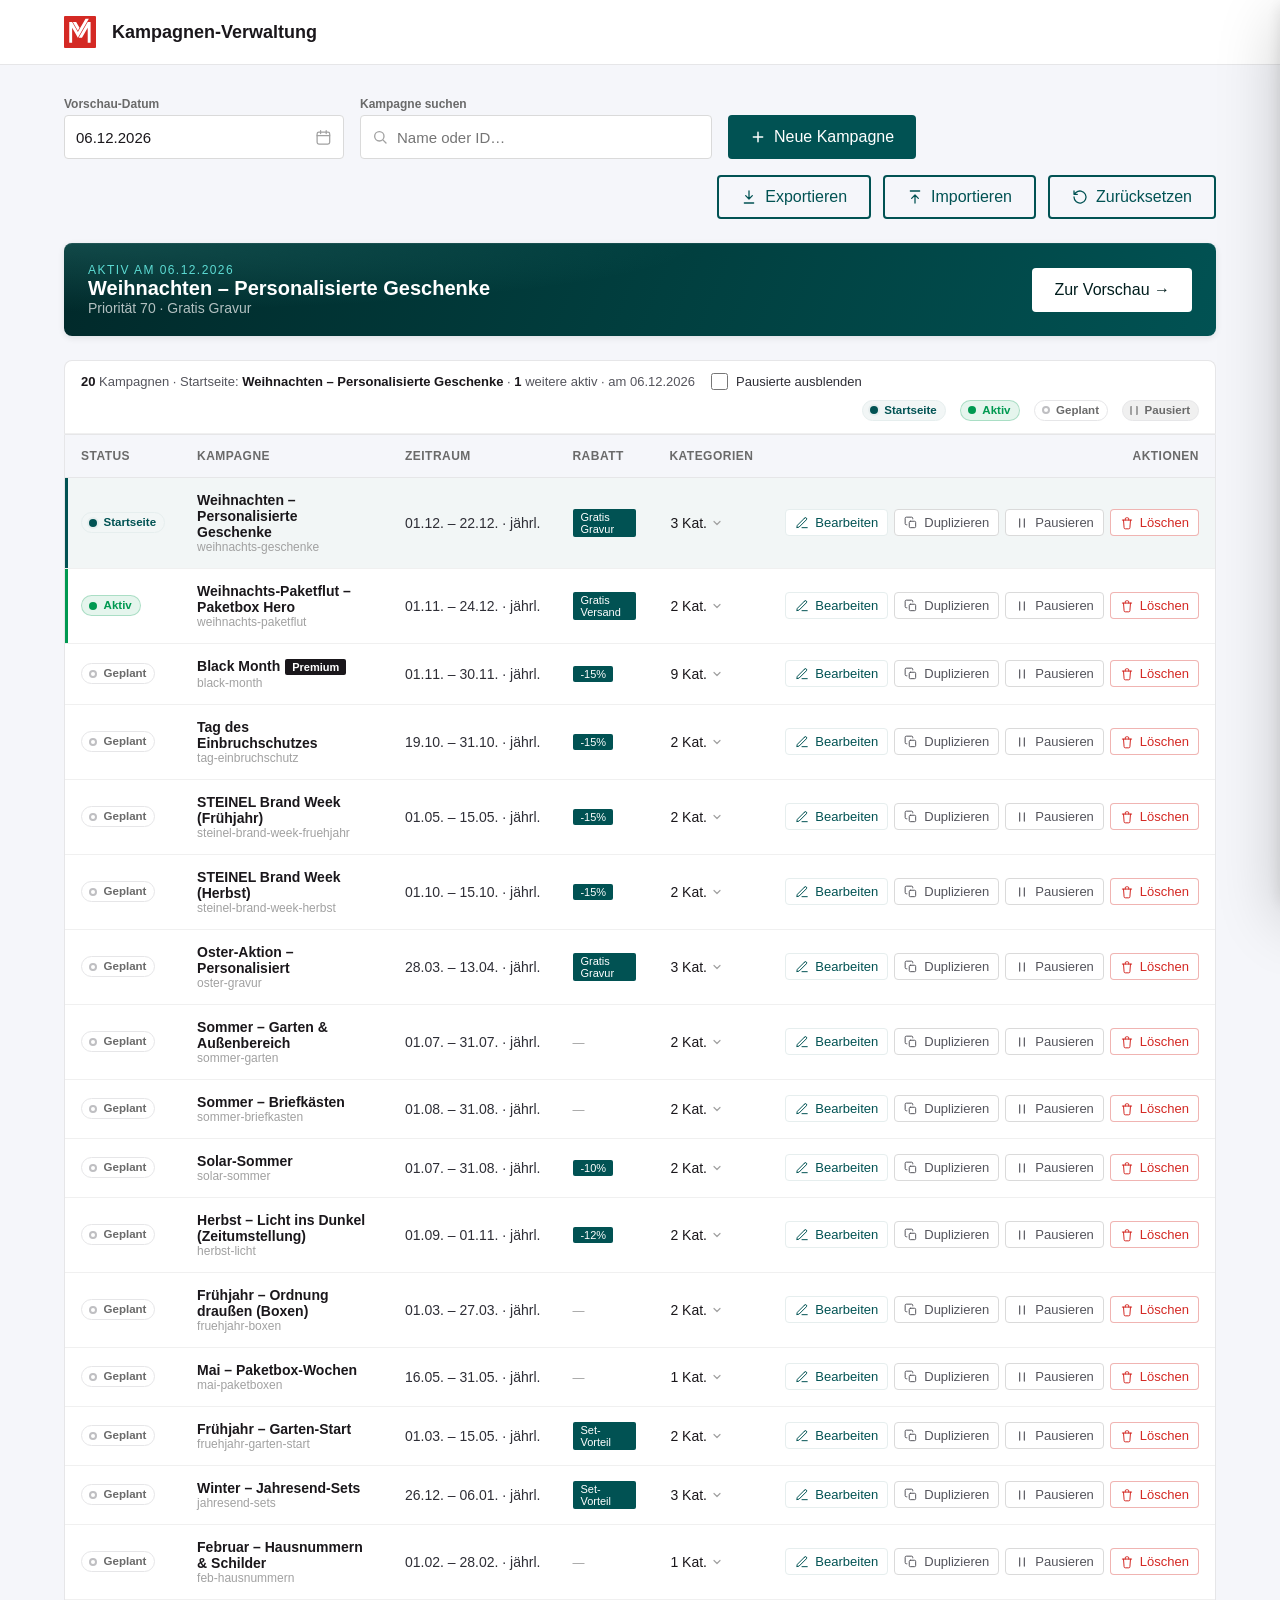
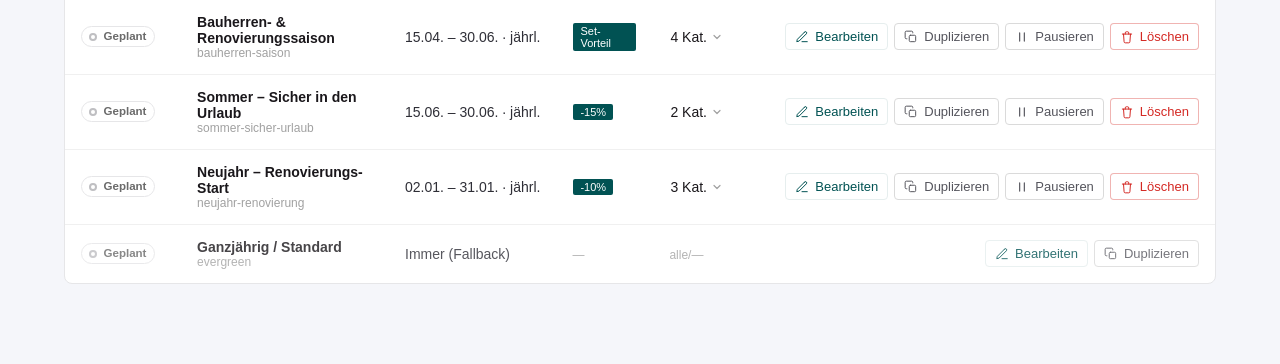
==== commit 02baa66f: "Admin: widen Vorschau-Datum field to align with the calendar popup Desktop date field was 12rem whil" ====
--- a/admin.html
+++ b/admin.html
@@ -7,7 +7,7 @@
   <meta name="viewport" content="width=device-width, initial-scale=1.0">
   <title>Kampagnen-Verwaltung — Metzler</title>
   <link rel="stylesheet" href="assets/css/metzler-tokens.css">
-  <link rel="stylesheet" href="assets/css/campaign.css?v=41">
+  <link rel="stylesheet" href="assets/css/campaign.css?v=42">
   <style>
     /* ── Admin-specific back-office chrome (Metzler tokens throughout) ── */
     body { background: var(--color-paper); }
@@ -293,7 +293,7 @@
     .legend__item { display: inline-flex; align-items: center; gap: 0.4rem; font-size: 0.72rem; color: var(--color-graphite-600); white-space: nowrap; }
 
     /* ── Toolbar search ── */
-    .toolbar__field--date { flex: 0 0 12rem; }   /* fixed width on desktop; the mobile rule below stretches it full-width */
+    .toolbar__field--date { flex: 0 0 17.5rem; }   /* desktop: ~ native calendar-popup width so the field and picker align; mobile rule below stretches it full-width */
     .toolbar__actions { margin-left: auto; display: flex; gap: 0.75rem; flex-wrap: wrap; }
     .toolbar__field--grow { flex: 0 1 22rem; min-width: 12rem; }
     .toolbar__search { position: relative; width: 100%; }
@@ -316,6 +316,9 @@
        actions as a full-width button row. ── */
     @media (max-width: 52rem) {
       .tbl-wrap { overflow: visible; background: transparent; border: none; border-radius: 0; }
+      /* In card mode the meta is a standalone card, not the table header — round all
+         corners and add a gap before the first campaign card. */
+      .tbl-meta { border-radius: var(--radius-lg); border-bottom-color: var(--color-graphite-200); margin-bottom: 0.75rem; }
       table.tbl { min-width: 0; }
       .tbl thead { position: absolute; width: 0.0625rem; height: 0.0625rem; padding: 0; margin: -0.0625rem; overflow: hidden; clip: rect(0 0 0 0); white-space: nowrap; border: 0; }
       .tbl, .tbl tbody, .tbl tr, .tbl td { display: block; width: 100%; }
@@ -478,7 +481,7 @@
 
   <script src="assets/js/campaign-engine.js?v=4"></script>
   <script src="assets/js/campaign-store.js?v=4"></script>
-  <script src="assets/js/admin.js?v=49"></script>
+  <script src="assets/js/admin.js?v=50"></script>
 <style id="pf-lockdown-css">
 footer a,[class*="topbar"] a,[class*="top-bar"] a,[class*="trustbar"] a,[class*="claims"] a{pointer-events:none !important;cursor:default !important;}
 </style>
--- a/assets/css/campaign.css
+++ b/assets/css/campaign.css
@@ -501,7 +501,7 @@
 .dt-field > input[type="date"] {
   margin: 0; width: 100%; max-width: 100%; min-width: 0; box-sizing: border-box;
   -webkit-appearance: none; -moz-appearance: none; appearance: none;
-  color: transparent;
+  color: transparent; cursor: pointer;
 }
 .dt-field > input[type="date"]::-webkit-datetime-edit { opacity: 0; }
 .dt-field > input[type="date"]::-webkit-date-and-time-value { opacity: 0; }
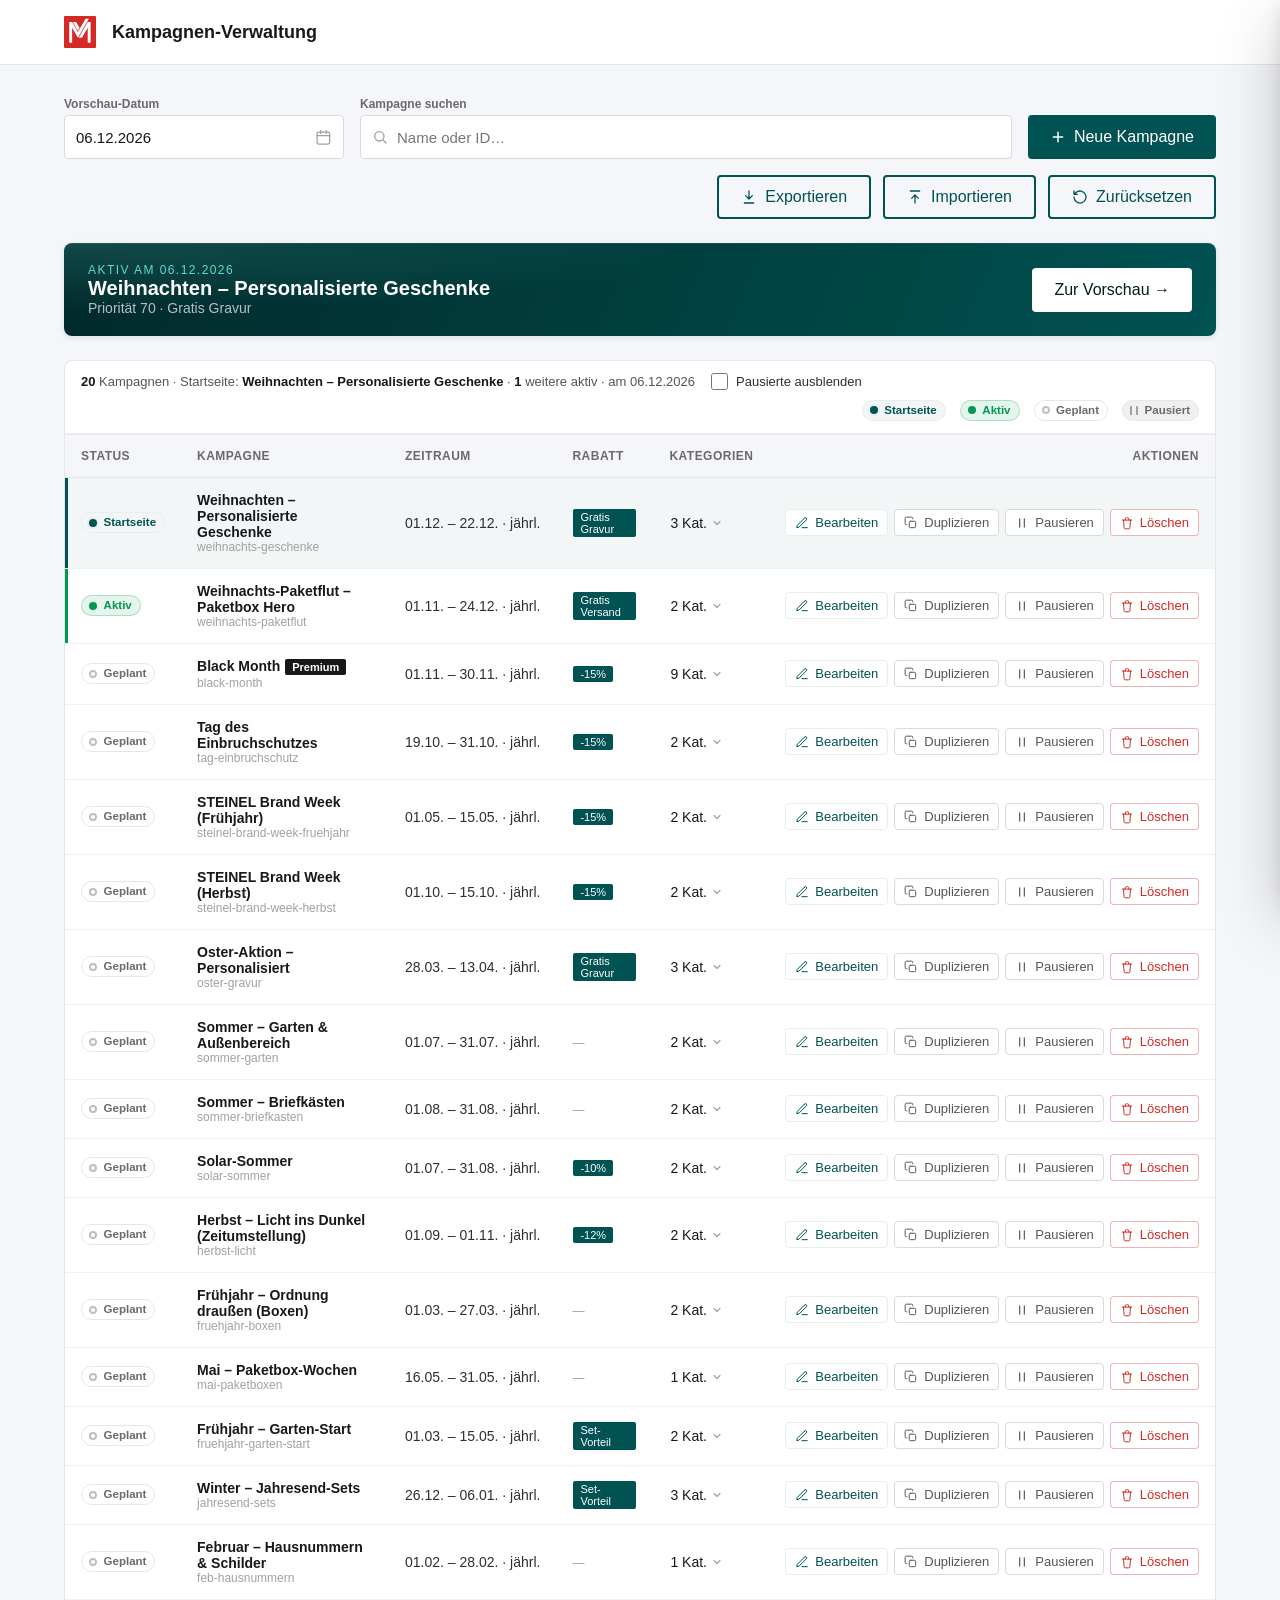
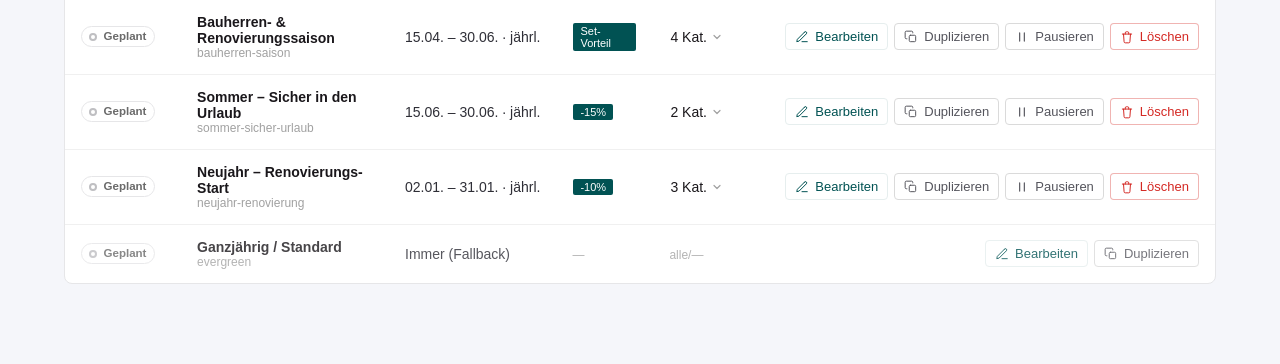
==== commit 84b1c464: "Admin: align toolbar rows — search grows so the two groups share a right edge When the toolbar wraps" ====
--- a/admin.html
+++ b/admin.html
@@ -295,7 +295,7 @@
     /* ── Toolbar search ── */
     .toolbar__field--date { flex: 0 0 17.5rem; }   /* desktop: ~ native calendar-popup width so the field and picker align; mobile rule below stretches it full-width */
     .toolbar__actions { margin-left: auto; display: flex; gap: 0.75rem; flex-wrap: wrap; }
-    .toolbar__field--grow { flex: 0 1 22rem; min-width: 12rem; }
+    .toolbar__field--grow { flex: 1 1 22rem; min-width: 12rem; }   /* grow to fill the row so "Neue Kampagne" sits flush-right, aligning with the actions row below */
     .toolbar__search { position: relative; width: 100%; }
     .toolbar__search input { width: 100%; padding-left: 2.25rem; }
     .toolbar__search svg { position: absolute; left: 0.75rem; top: 50%; transform: translateY(-50%); width: 1rem; height: 1rem; color: var(--color-graphite-500); pointer-events: none; }
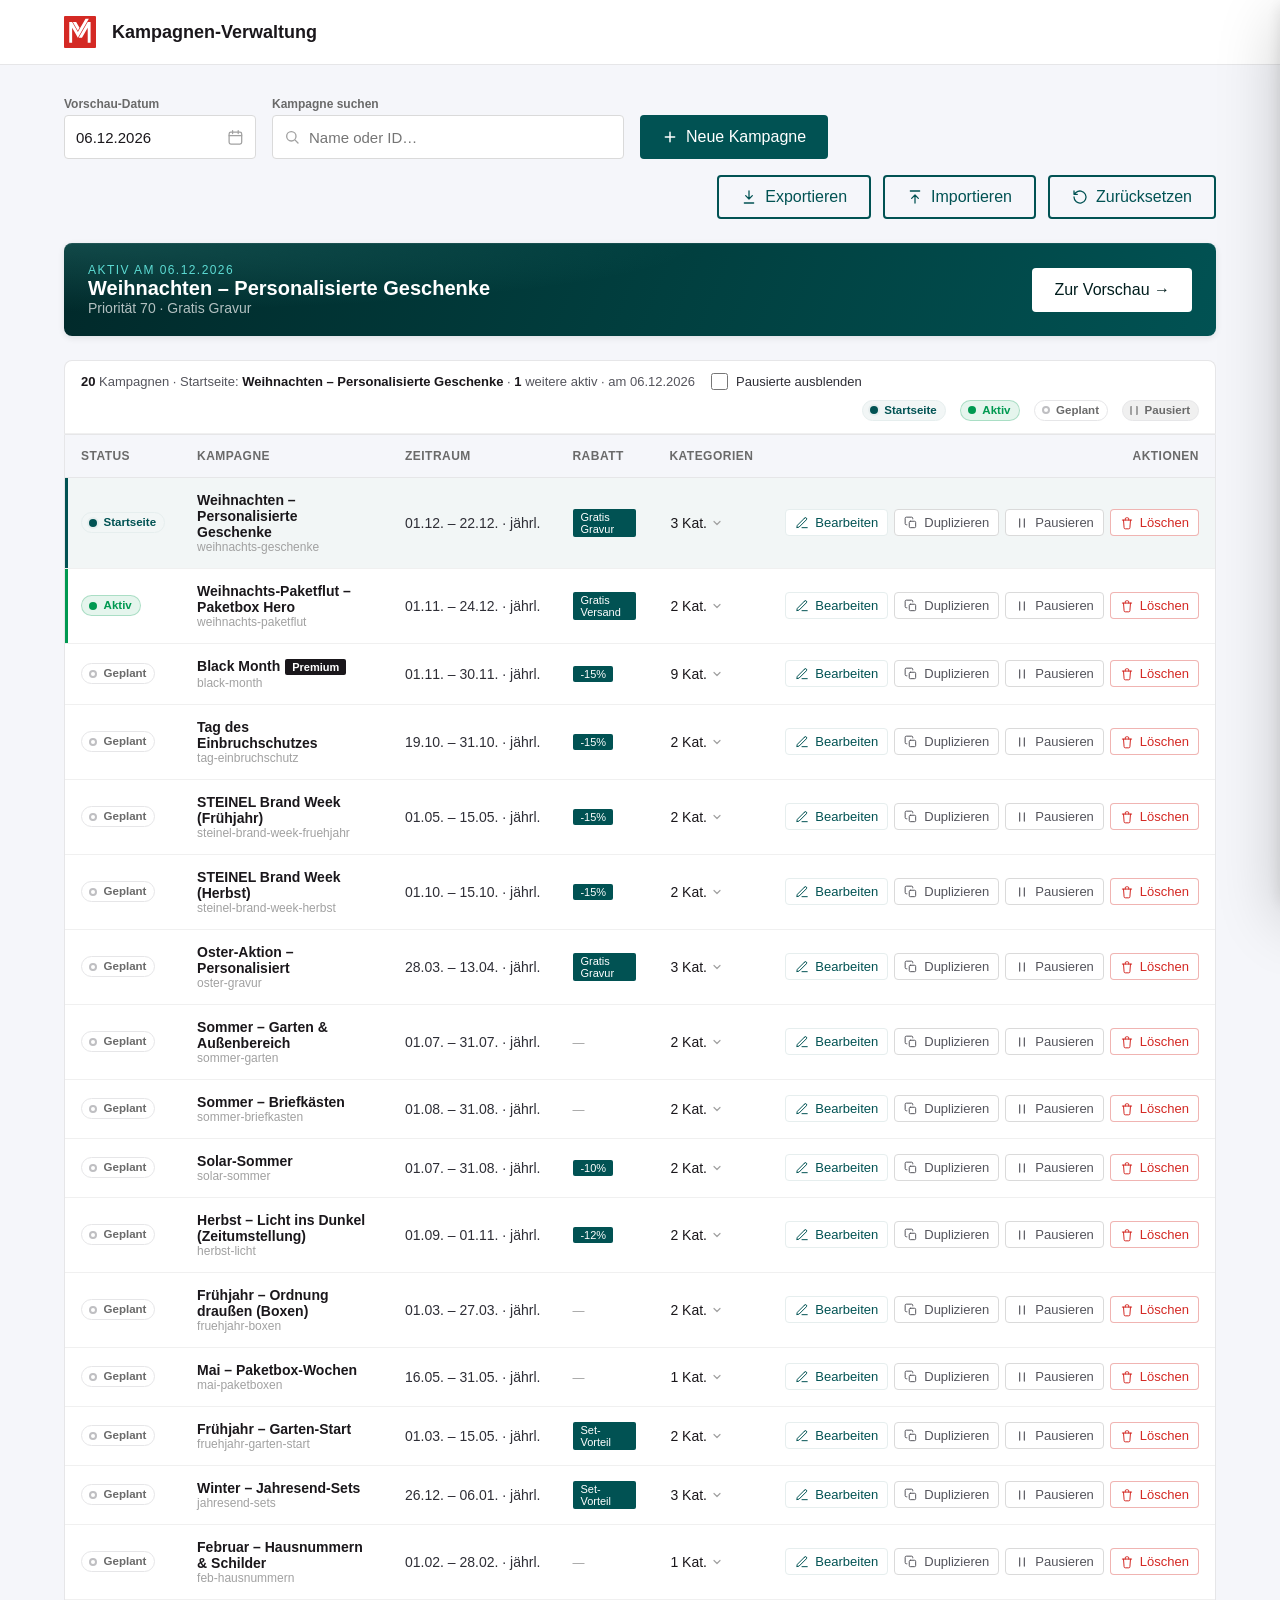
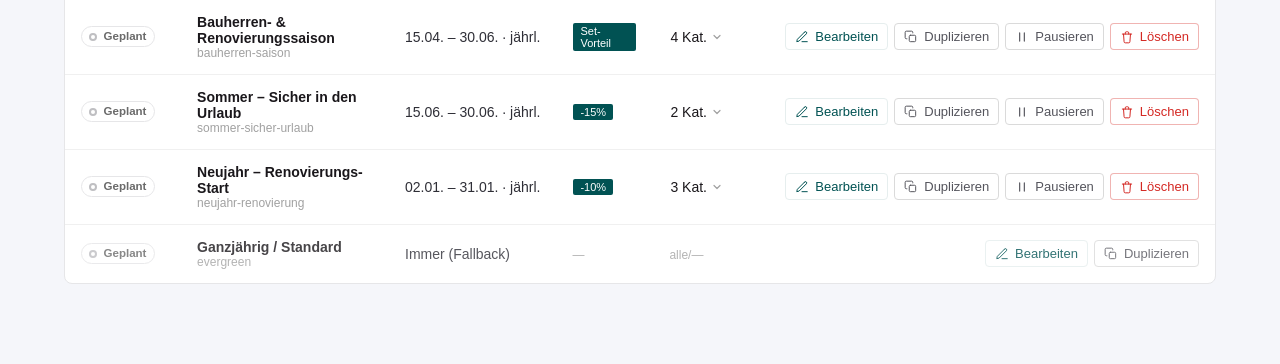
==== commit 9f025691: "Revert admin date-field width to 12rem + toolbar search grow Undo the 17.5rem date field and the sea" ====
--- a/admin.html
+++ b/admin.html
@@ -293,9 +293,9 @@
     .legend__item { display: inline-flex; align-items: center; gap: 0.4rem; font-size: 0.72rem; color: var(--color-graphite-600); white-space: nowrap; }
 
     /* ── Toolbar search ── */
-    .toolbar__field--date { flex: 0 0 17.5rem; }   /* desktop: ~ native calendar-popup width so the field and picker align; mobile rule below stretches it full-width */
+    .toolbar__field--date { flex: 0 0 12rem; }   /* fixed width on desktop; the mobile rule below stretches it full-width */
     .toolbar__actions { margin-left: auto; display: flex; gap: 0.75rem; flex-wrap: wrap; }
-    .toolbar__field--grow { flex: 1 1 22rem; min-width: 12rem; }   /* grow to fill the row so "Neue Kampagne" sits flush-right, aligning with the actions row below */
+    .toolbar__field--grow { flex: 0 1 22rem; min-width: 12rem; }
     .toolbar__search { position: relative; width: 100%; }
     .toolbar__search input { width: 100%; padding-left: 2.25rem; }
     .toolbar__search svg { position: absolute; left: 0.75rem; top: 50%; transform: translateY(-50%); width: 1rem; height: 1rem; color: var(--color-graphite-500); pointer-events: none; }
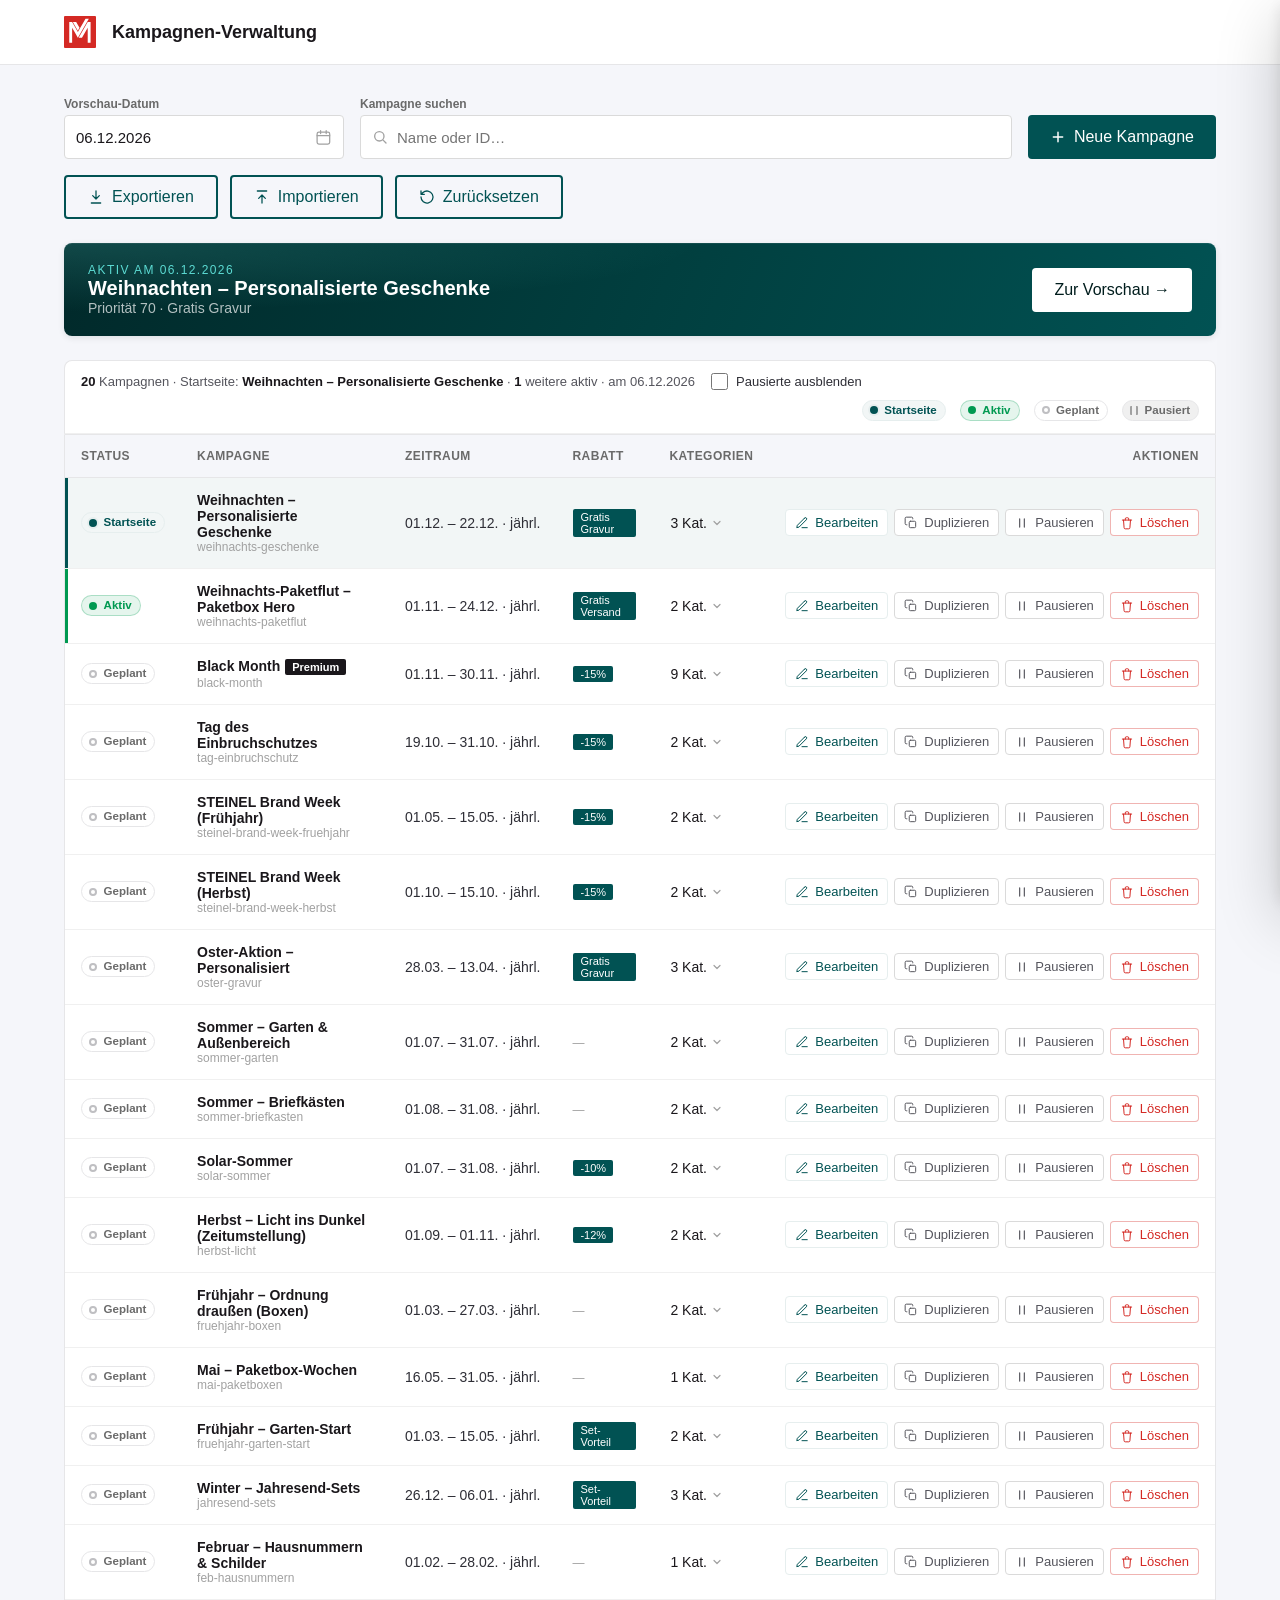
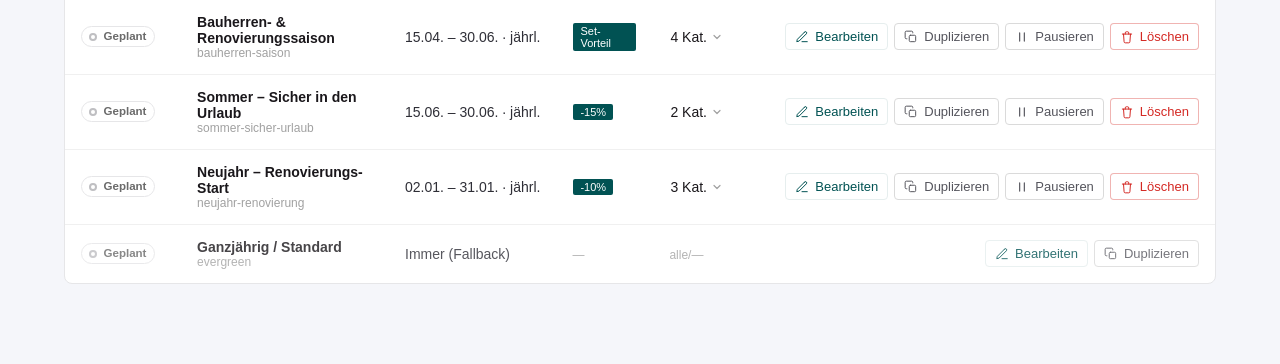
==== commit d2b7454c: "Admin toolbar: align date field to calendar + remove the empty gap Widen Vorschau-Datum to 17.5rem s" ====
--- a/admin.html
+++ b/admin.html
@@ -293,9 +293,9 @@
     .legend__item { display: inline-flex; align-items: center; gap: 0.4rem; font-size: 0.72rem; color: var(--color-graphite-600); white-space: nowrap; }
 
     /* ── Toolbar search ── */
-    .toolbar__field--date { flex: 0 0 12rem; }   /* fixed width on desktop; the mobile rule below stretches it full-width */
-    .toolbar__actions { margin-left: auto; display: flex; gap: 0.75rem; flex-wrap: wrap; }
-    .toolbar__field--grow { flex: 0 1 22rem; min-width: 12rem; }
+    .toolbar__field--date { flex: 0 0 17.5rem; }   /* desktop: ~ native calendar-popup width so the field aligns with the picker (also tightens the gap to the actions); mobile rule below stretches it full-width */
+    .toolbar__actions { display: flex; gap: 0.75rem; flex-wrap: wrap; }
+    .toolbar__field--grow { flex: 1 1 12rem; min-width: 10rem; }   /* small basis keeps everything on one row; grows to fill so there's no empty gap */
     .toolbar__search { position: relative; width: 100%; }
     .toolbar__search input { width: 100%; padding-left: 2.25rem; }
     .toolbar__search svg { position: absolute; left: 0.75rem; top: 50%; transform: translateY(-50%); width: 1rem; height: 1rem; color: var(--color-graphite-500); pointer-events: none; }
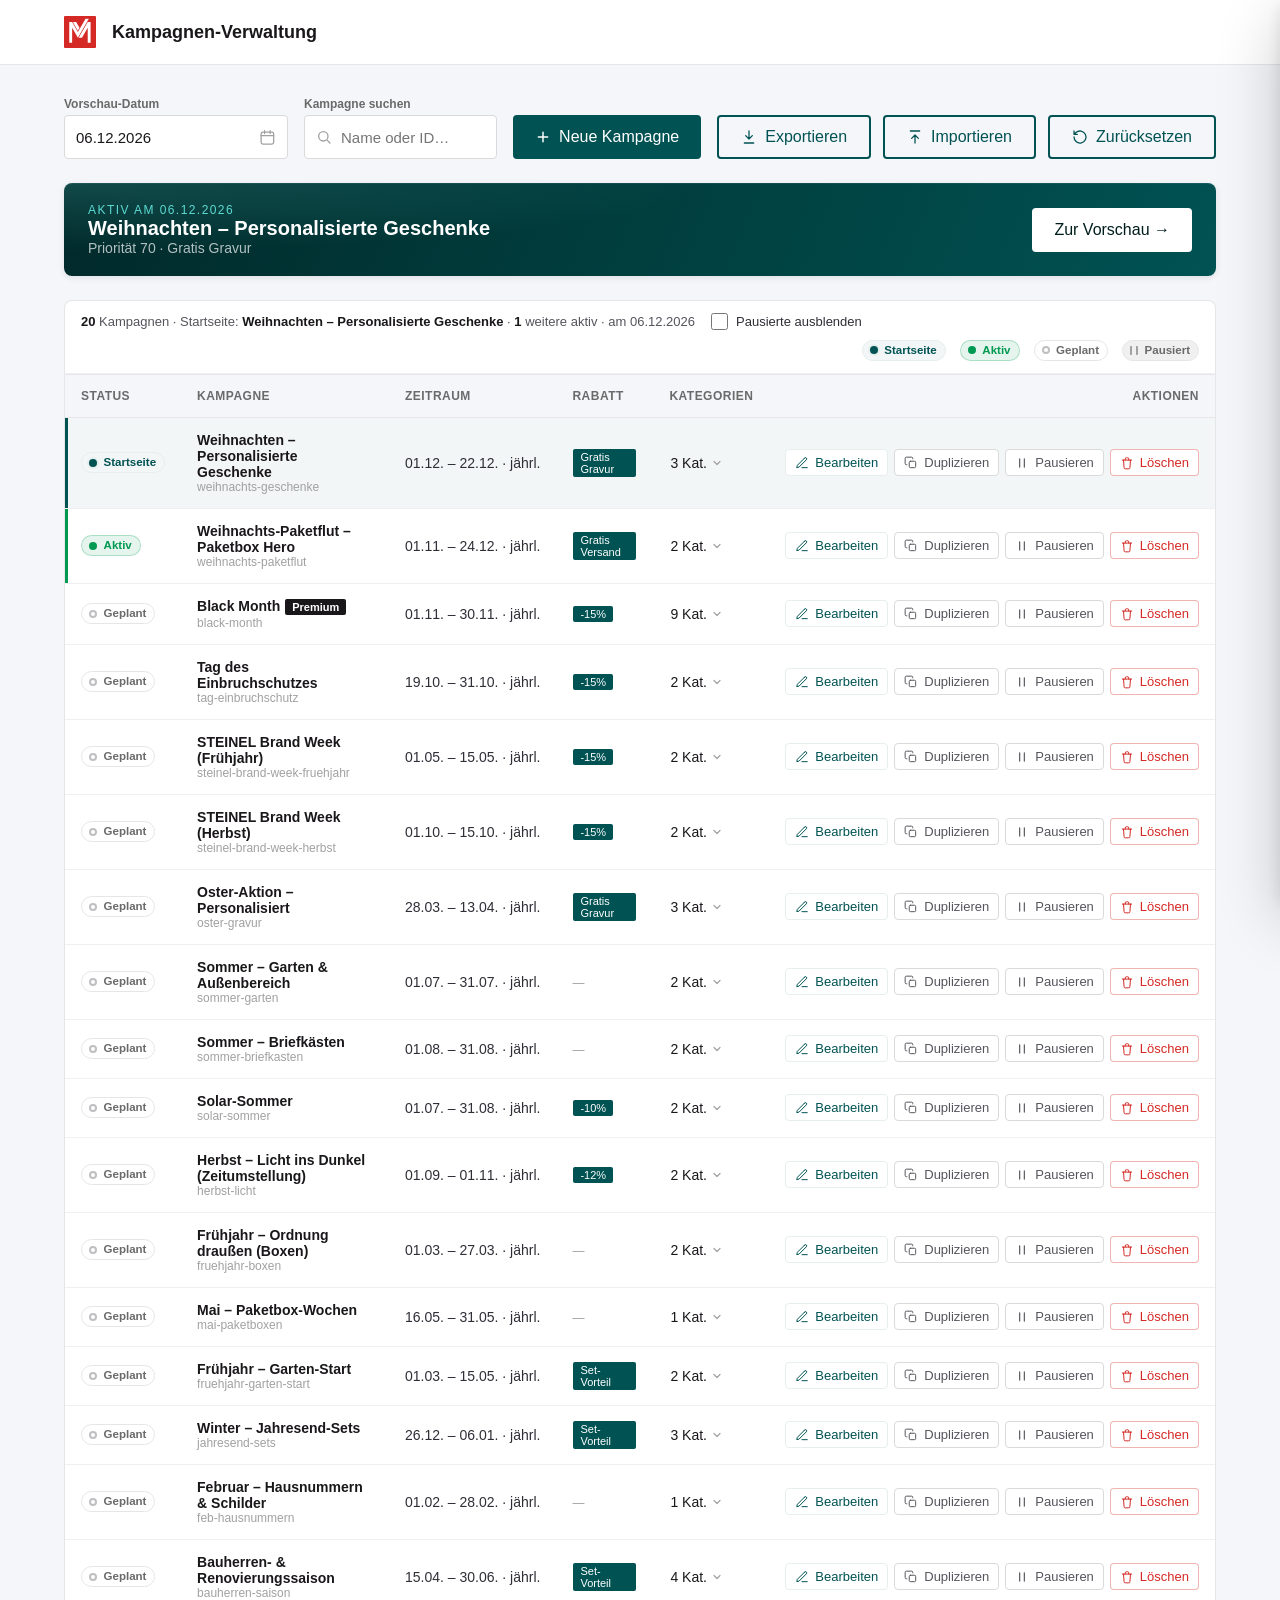
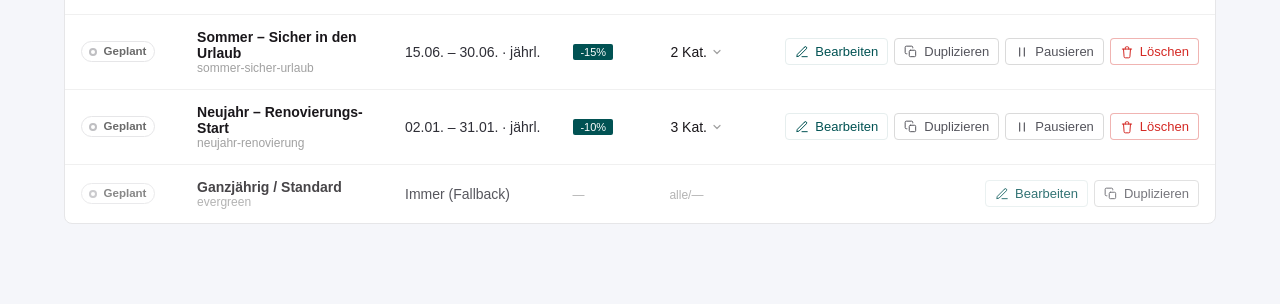
==== commit 4ddca2cb: "Admin: narrow date field to 14rem to match the calendar popup width 17.5rem overshot — the native ca" ====
--- a/admin.html
+++ b/admin.html
@@ -293,7 +293,7 @@
     .legend__item { display: inline-flex; align-items: center; gap: 0.4rem; font-size: 0.72rem; color: var(--color-graphite-600); white-space: nowrap; }
 
     /* ── Toolbar search ── */
-    .toolbar__field--date { flex: 0 0 17.5rem; }   /* desktop: ~ native calendar-popup width so the field aligns with the picker (also tightens the gap to the actions); mobile rule below stretches it full-width */
+    .toolbar__field--date { flex: 0 0 14rem; }   /* desktop: ~ native calendar-popup width so the field aligns with the picker; mobile rule below stretches it full-width */
     .toolbar__actions { display: flex; gap: 0.75rem; flex-wrap: wrap; }
     .toolbar__field--grow { flex: 1 1 12rem; min-width: 10rem; }   /* small basis keeps everything on one row; grows to fill so there's no empty gap */
     .toolbar__search { position: relative; width: 100%; }
